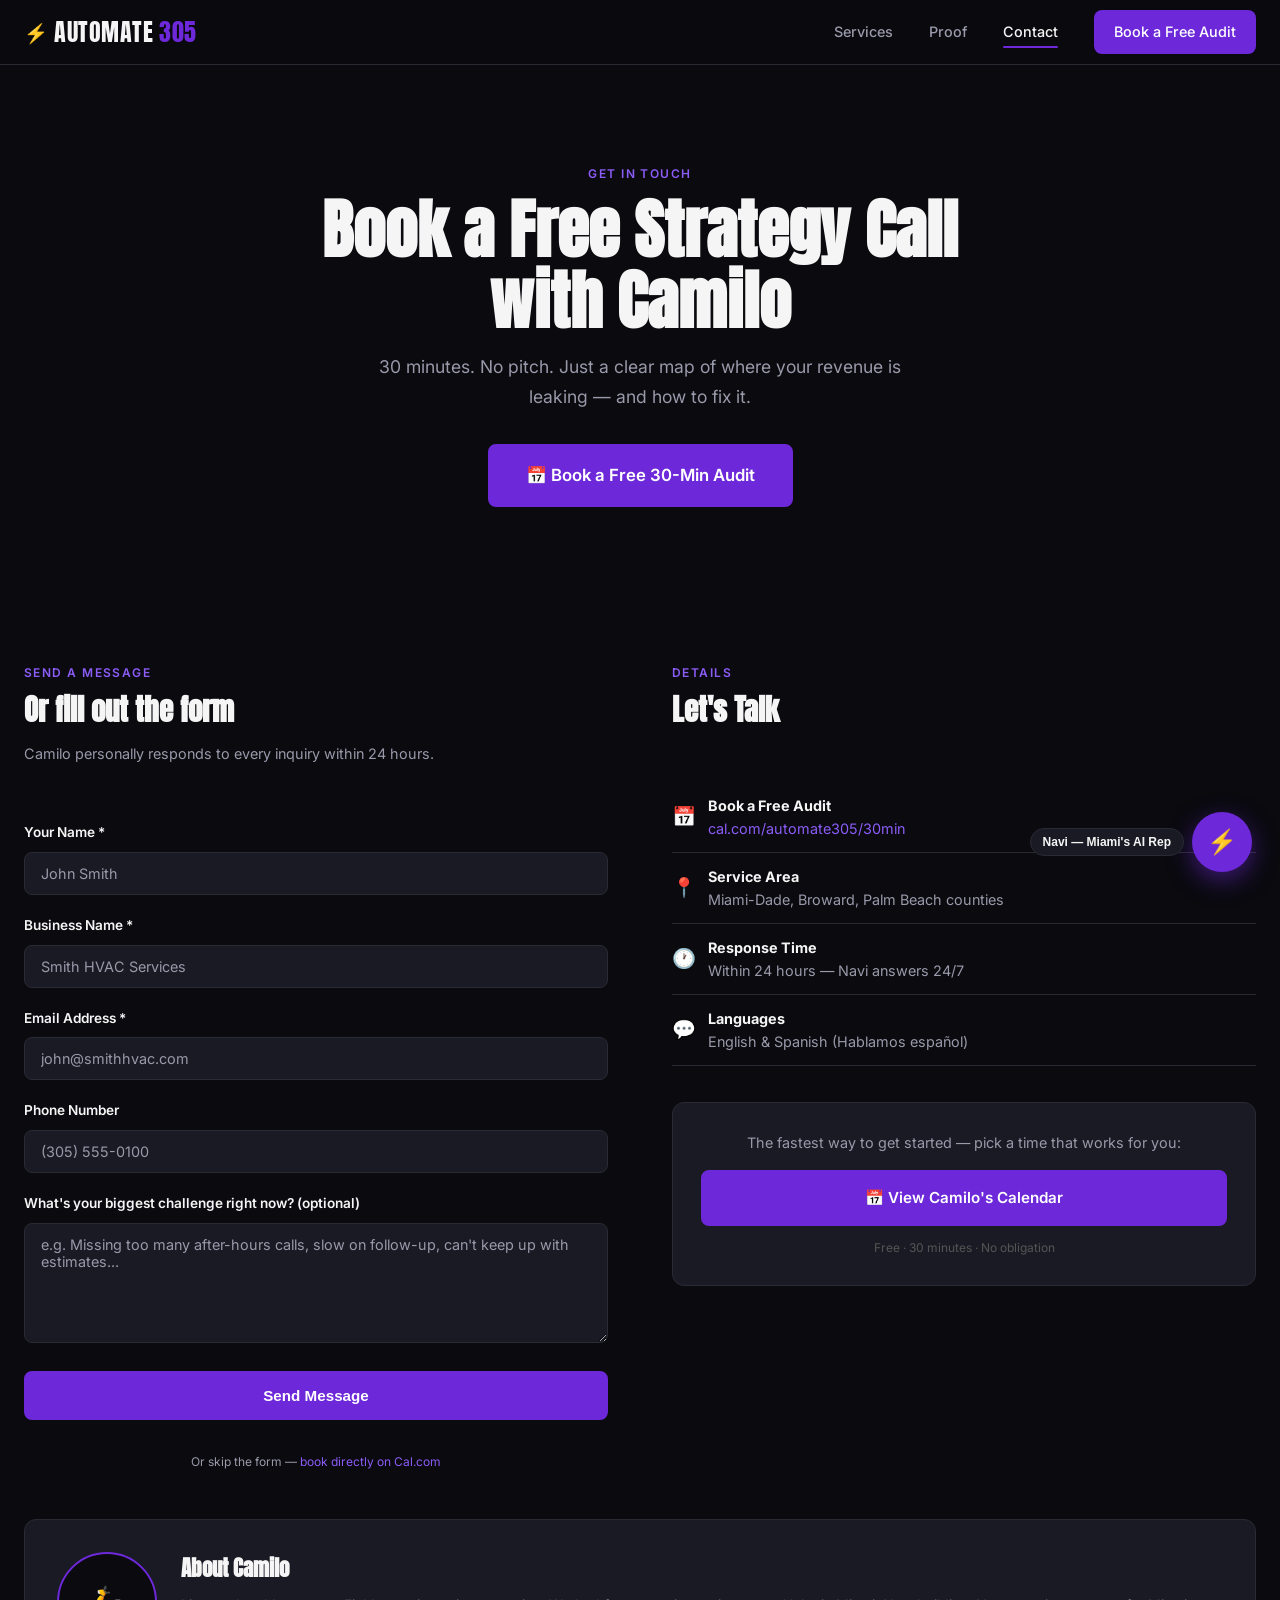
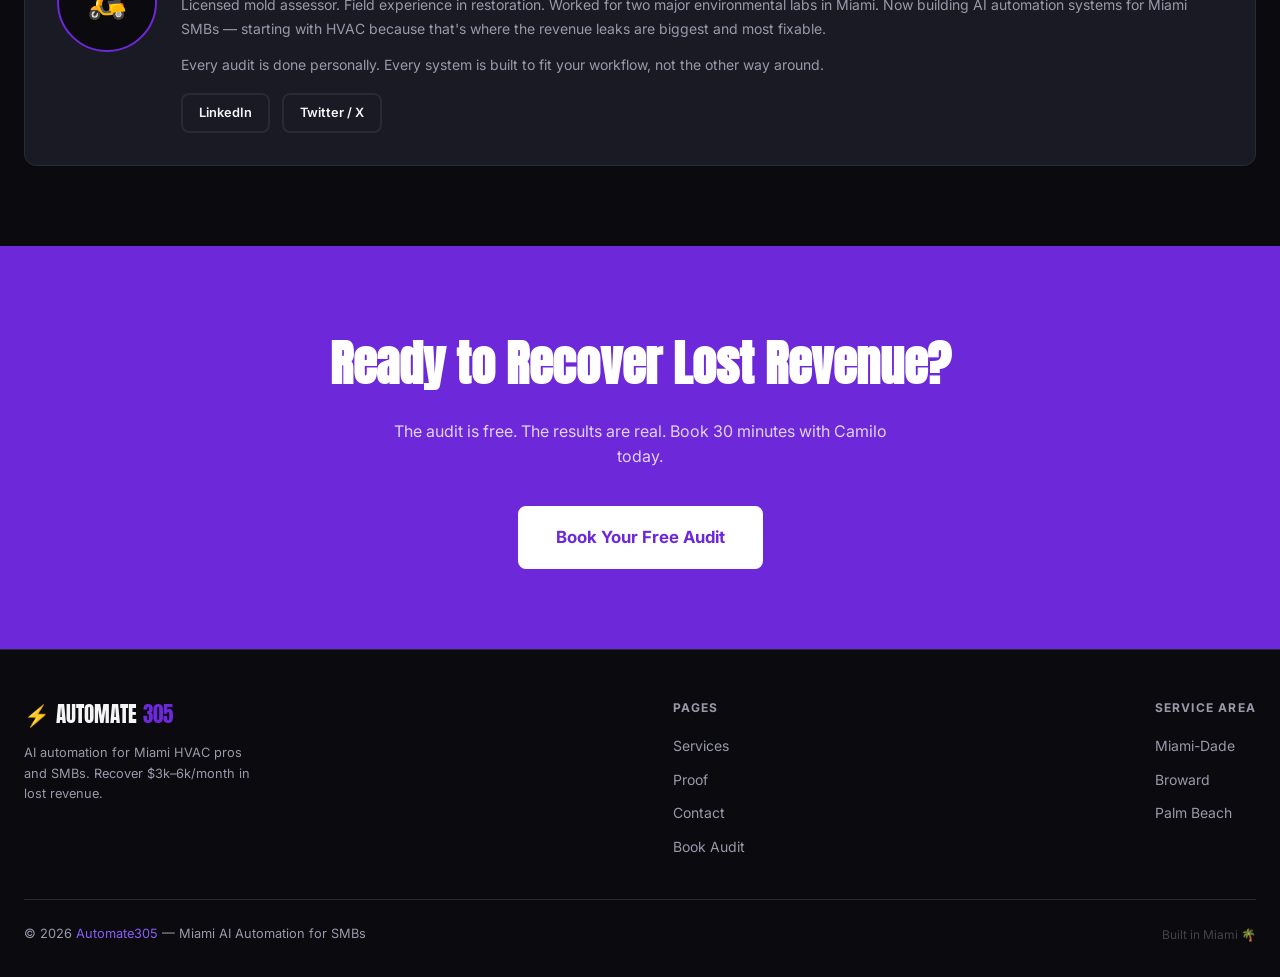
==== contact.html @ 8799f61c "Add complete Automate305 static website - index.html: Hero with particle bg, rotating headline, marq" ====
<!DOCTYPE html>
<html lang="en">
<head>
  <meta charset="UTF-8" />
  <meta name="viewport" content="width=device-width, initial-scale=1.0" />
  <title>Contact — Automate305</title>
  <meta name="description" content="Book a free strategy call with Camilo, founder of Automate305. Miami AI automation for HVAC companies and SMBs." />
  <link rel="stylesheet" href="css/styles.css" />
  <link rel="icon" href="data:image/svg+xml,<svg xmlns='http://www.w3.org/2000/svg' viewBox='0 0 100 100'><text y='.9em' font-size='90'>⚡</text></svg>" />
</head>
<body>

  <!-- NAVIGATION -->
  <nav class="nav">
    <div class="nav-inner">
      <a href="index.html" class="nav-logo">
        <span class="bolt">⚡</span>AUTOMATE<span class="purple">305</span>
      </a>
      <button class="nav-hamburger" aria-label="Toggle navigation">
        <span></span><span></span><span></span>
      </button>
      <div class="nav-links">
        <a href="services.html">Services</a>
        <a href="proof.html">Proof</a>
        <a href="contact.html" class="active">Contact</a>
        <a href="https://cal.com/automate305/30min" target="_blank" class="nav-cta">Book a Free Audit</a>
      </div>
    </div>
  </nav>

  <div class="page-top"></div>

  <!-- HERO -->
  <section style="background: var(--bg-dark); padding: 96px 0 72px; text-align: center;">
    <div class="container">
      <span class="section-eyebrow">Get in Touch</span>
      <h1 class="section-title" style="font-size: clamp(2.5rem, 6vw, 4rem);">Book a Free Strategy Call<br>with Camilo</h1>
      <p class="section-subtitle" style="margin: 0 auto; font-size: 1.1rem;">
        30 minutes. No pitch. Just a clear map of where your revenue is leaking — and how to fix it.
      </p>
      <div style="margin-top: 32px;">
        <a href="https://cal.com/automate305/30min" target="_blank" class="btn btn-primary btn-lg">
          📅 Book a Free 30-Min Audit
        </a>
      </div>
    </div>
  </section>

  <!-- CONTACT LAYOUT -->
  <section class="bg-dark">
    <div class="container">
      <div class="contact-layout">

        <!-- CONTACT FORM -->
        <div>
          <div class="section-header">
            <span class="section-eyebrow">Send a Message</span>
            <h2 class="section-title" style="font-size: 1.8rem;">Or fill out the form</h2>
            <p class="section-subtitle" style="font-size: 0.9rem;">Camilo personally responds to every inquiry within 24 hours.</p>
          </div>

          <!-- Form action: replace with your backend endpoint or Formspree/Netlify Forms URL -->
          <form class="contact-form" action="#" method="POST" id="contact-form">
            <div class="form-group">
              <label for="name">Your Name *</label>
              <input type="text" id="name" name="name" placeholder="John Smith" required />
            </div>

            <div class="form-group">
              <label for="business">Business Name *</label>
              <input type="text" id="business" name="business" placeholder="Smith HVAC Services" required />
            </div>

            <div class="form-group">
              <label for="email">Email Address *</label>
              <input type="email" id="email" name="email" placeholder="john@smithhvac.com" required />
            </div>

            <div class="form-group">
              <label for="phone">Phone Number</label>
              <input type="tel" id="phone" name="phone" placeholder="(305) 555-0100" />
            </div>

            <div class="form-group">
              <label for="message">What's your biggest challenge right now? (optional)</label>
              <textarea id="message" name="message" placeholder="e.g. Missing too many after-hours calls, slow on follow-up, can't keep up with estimates..."></textarea>
            </div>

            <div class="form-submit">
              <button type="submit" class="btn btn-primary" style="width: 100%;">
                Send Message
              </button>
            </div>

            <p style="font-size: 0.75rem; color: var(--text-muted); margin-top: 12px; text-align: center;">
              Or skip the form — <a href="https://cal.com/automate305/30min" target="_blank">book directly on Cal.com</a>
            </p>
          </form>
        </div>

        <!-- CONTACT INFO -->
        <div>
          <div class="section-header">
            <span class="section-eyebrow">Details</span>
            <h2 class="section-title" style="font-size: 1.8rem;">Let's Talk</h2>
          </div>

          <div class="contact-detail">
            <span class="icon">📅</span>
            <div>
              <strong>Book a Free Audit</strong><br>
              <a href="https://cal.com/automate305/30min" target="_blank">cal.com/automate305/30min</a>
            </div>
          </div>

          <div class="contact-detail">
            <span class="icon">📍</span>
            <div>
              <strong>Service Area</strong><br>
              <span style="color: var(--text-muted);">Miami-Dade, Broward, Palm Beach counties</span>
            </div>
          </div>

          <div class="contact-detail">
            <span class="icon">🕐</span>
            <div>
              <strong>Response Time</strong><br>
              <span style="color: var(--text-muted);">Within 24 hours — Navi answers 24/7</span>
            </div>
          </div>

          <div class="contact-detail">
            <span class="icon">💬</span>
            <div>
              <strong>Languages</strong><br>
              <span style="color: var(--text-muted);">English &amp; Spanish (Hablamos español)</span>
            </div>
          </div>

          <!-- Cal.com booking block -->
          <div style="margin-top: 36px; background: var(--bg-dark-card); border: 1px solid var(--border); border-radius: var(--radius-md); padding: 28px; text-align: center;">
            <p style="font-size: 0.9rem; color: var(--text-muted); margin-bottom: 16px;">
              The fastest way to get started — pick a time that works for you:
            </p>
            <a href="https://cal.com/automate305/30min" target="_blank" class="btn btn-primary" style="width: 100%; display: block; text-align: center;">
              📅 View Camilo's Calendar
            </a>
            <p style="font-size: 0.75rem; color: #555; margin-top: 12px;">Free · 30 minutes · No obligation</p>
          </div>
        </div>

      </div>

      <!-- ABOUT CAMILO -->
      <div class="about-camilo">
        <div class="about-inner">
          <div class="about-photo-wrap">
            <!-- Replace src with actual photo path when available -->
            <!-- <img src="assets/camilo-scooter.png" alt="Camilo, founder of Automate305 on his scooter" /> -->
            <div class="about-photo-placeholder">🛵</div>
          </div>
          <div class="about-text">
            <h3>About Camilo</h3>
            <p>
              Licensed mold assessor. Field experience in restoration. Worked for two major environmental labs in Miami.
              Now building AI automation systems for Miami SMBs — starting with HVAC because that's where the revenue leaks are biggest and most fixable.
            </p>
            <p style="margin-top: 12px;">
              Every audit is done personally. Every system is built to fit your workflow, not the other way around.
            </p>
            <div style="margin-top: 16px; display: flex; gap: 12px; flex-wrap: wrap;">
              <!-- Replace # with actual social URLs when ready -->
              <a href="#" target="_blank" class="btn btn-secondary" style="padding: 8px 16px; font-size: 0.8rem;">LinkedIn</a>
              <a href="#" target="_blank" class="btn btn-secondary" style="padding: 8px 16px; font-size: 0.8rem;">Twitter / X</a>
            </div>
          </div>
        </div>
      </div>
    </div>
  </section>

  <!-- CTA -->
  <section class="cta-section">
    <div class="container">
      <h2>Ready to Recover Lost Revenue?</h2>
      <p>The audit is free. The results are real. Book 30 minutes with Camilo today.</p>
      <a href="https://cal.com/automate305/30min" target="_blank" class="btn btn-white btn-lg">Book Your Free Audit</a>
    </div>
  </section>

  <!-- FOOTER -->
  <footer class="footer">
    <div class="container">
      <div class="footer-inner">
        <div class="footer-brand">
          <a href="index.html" class="logo">
            <span style="color:#6D28D9">⚡</span>AUTOMATE<span style="color:#6D28D9">305</span>
          </a>
          <p>AI automation for Miami HVAC pros and SMBs. Recover $3k–6k/month in lost revenue.</p>
        </div>
        <div class="footer-links">
          <h4>Pages</h4>
          <ul>
            <li><a href="services.html">Services</a></li>
            <li><a href="proof.html">Proof</a></li>
            <li><a href="contact.html">Contact</a></li>
            <li><a href="https://cal.com/automate305/30min" target="_blank">Book Audit</a></li>
          </ul>
        </div>
        <div class="footer-links">
          <h4>Service Area</h4>
          <ul>
            <li><a href="#">Miami-Dade</a></li>
            <li><a href="#">Broward</a></li>
            <li><a href="#">Palm Beach</a></li>
          </ul>
        </div>
      </div>
      <div class="footer-bottom">
        <p>© 2026 <span class="accent">Automate305</span> — Miami AI Automation for SMBs</p>
        <p style="font-size:0.75rem; color:#444;">Built in Miami 🌴</p>
      </div>
    </div>
  </footer>

  <script src="js/main.js"></script>
  <script src="js/navi.js"></script>

  <script>
    // Simple form feedback
    document.getElementById('contact-form').addEventListener('submit', function(e) {
      e.preventDefault();
      const btn = this.querySelector('[type="submit"]');
      btn.textContent = '✓ Message sent! Camilo will reply within 24 hours.';
      btn.style.background = '#10B981';
      btn.disabled = true;
    });
  </script>
</body>
</html>
---- css/styles.css ----
/* =============================================
   Automate305 — Main Stylesheet
   Brand: Miami AI Automation Agency
   ============================================= */

@import url('https://fonts.googleapis.com/css2?family=Anton&family=Inter:wght@400;500;600;700&display=swap');

/* --- CSS Custom Properties --- */
:root {
  --bg-dark: #0A0A0F;
  --bg-dark-card: #1A1A24;
  --bg-light: #F7F3EE;
  --text-light: #F5F5F5;
  --text-dark: #0A0A0F;
  --text-muted: #9999AA;
  --accent: #6D28D9;
  --accent-hover: #8B5CF6;
  --border: #2A2A35;
  --success: #10B981;
  --urgency: #F97316;
  --white: #ffffff;

  --font-heading: 'Anton', sans-serif;
  --font-body: 'Inter', system-ui, sans-serif;

  --radius-sm: 8px;
  --radius-md: 12px;
  --radius-lg: 20px;
  --radius-full: 9999px;

  --shadow-card: 0 4px 6px -1px rgba(0,0,0,0.3);
  --shadow-elevated: 0 10px 25px -5px rgba(0,0,0,0.5);

  --container-max: 1280px;
  --container-pad: 24px;

  --transition: 0.2s ease;
}

/* --- Reset & Base --- */
*, *::before, *::after {
  box-sizing: border-box;
  margin: 0;
  padding: 0;
}

html {
  scroll-behavior: smooth;
  font-size: 16px;
}

body {
  font-family: var(--font-body);
  background: var(--bg-dark);
  color: var(--text-light);
  line-height: 1.6;
  overflow-x: hidden;
}

img {
  max-width: 100%;
  height: auto;
  display: block;
}

a {
  color: var(--accent-hover);
  text-decoration: none;
  transition: color var(--transition);
}

a:hover {
  color: var(--accent-hover);
  text-decoration: underline;
}

ul {
  list-style: none;
}

/* --- Container --- */
.container {
  max-width: var(--container-max);
  margin: 0 auto;
  padding: 0 var(--container-pad);
}

/* --- Section spacing --- */
section {
  padding: 80px 0;
}

@media (max-width: 768px) {
  section {
    padding: 56px 0;
  }
}

/* =============================================
   NAVIGATION
   ============================================= */

.nav {
  position: fixed;
  top: 0;
  left: 0;
  right: 0;
  z-index: 1000;
  background: rgba(10, 10, 15, 0.95);
  backdrop-filter: blur(12px);
  -webkit-backdrop-filter: blur(12px);
  border-bottom: 1px solid var(--border);
}

.nav-inner {
  display: flex;
  align-items: center;
  justify-content: space-between;
  height: 64px;
  max-width: var(--container-max);
  margin: 0 auto;
  padding: 0 var(--container-pad);
}

.nav-logo {
  font-family: var(--font-heading);
  font-size: 1.5rem;
  letter-spacing: 0.02em;
  color: var(--text-light);
  text-decoration: none;
  display: flex;
  align-items: center;
  gap: 6px;
}

.nav-logo:hover {
  text-decoration: none;
  color: var(--text-light);
}

.nav-logo .purple {
  color: var(--accent);
}

.nav-logo .bolt {
  color: var(--accent);
  font-size: 1.2rem;
}

.nav-links {
  display: flex;
  align-items: center;
  gap: 36px;
}

.nav-links a {
  color: var(--text-muted);
  font-size: 0.9rem;
  font-weight: 500;
  text-decoration: none;
  transition: color var(--transition);
  position: relative;
}

.nav-links a:hover,
.nav-links a.active {
  color: var(--text-light);
  text-decoration: none;
}

.nav-links a.active::after {
  content: '';
  position: absolute;
  bottom: -4px;
  left: 0;
  right: 0;
  height: 2px;
  background: var(--accent);
  border-radius: 2px;
}

.nav-cta {
  background: var(--accent) !important;
  color: var(--white) !important;
  padding: 10px 20px;
  border-radius: var(--radius-sm);
  font-weight: 600;
  font-size: 0.875rem;
  transition: background var(--transition), transform var(--transition);
}

.nav-cta:hover {
  background: var(--accent-hover) !important;
  text-decoration: none !important;
  transform: translateY(-1px);
}

/* Hamburger */
.nav-hamburger {
  display: none;
  flex-direction: column;
  gap: 5px;
  cursor: pointer;
  padding: 8px;
  background: none;
  border: none;
}

.nav-hamburger span {
  display: block;
  width: 24px;
  height: 2px;
  background: var(--text-light);
  border-radius: 2px;
  transition: var(--transition);
}

@media (max-width: 768px) {
  .nav-links {
    display: none;
    position: absolute;
    top: 64px;
    left: 0;
    right: 0;
    flex-direction: column;
    background: var(--bg-dark);
    border-bottom: 1px solid var(--border);
    padding: 24px;
    gap: 24px;
    align-items: flex-start;
  }

  .nav-links.open {
    display: flex;
  }

  .nav-hamburger {
    display: flex;
  }

  .nav-cta {
    width: 100%;
    text-align: center;
  }
}

/* Page top offset for fixed nav */
.page-top {
  padding-top: 64px;
}

/* =============================================
   HERO SECTION
   ============================================= */

.hero {
  position: relative;
  min-height: 100vh;
  display: flex;
  align-items: center;
  overflow: hidden;
  background: var(--bg-dark);
}

#particle-canvas {
  position: absolute;
  inset: 0;
  width: 100%;
  height: 100%;
  pointer-events: none;
  opacity: 0.6;
}

.hero-content {
  position: relative;
  z-index: 2;
  max-width: 800px;
  padding: 0 var(--container-pad);
  margin: 0 auto;
  text-align: center;
}

.hero-eyebrow {
  display: inline-block;
  font-size: 0.8rem;
  font-weight: 600;
  letter-spacing: 0.12em;
  text-transform: uppercase;
  color: var(--accent-hover);
  background: rgba(109, 40, 217, 0.15);
  border: 1px solid rgba(109, 40, 217, 0.3);
  border-radius: var(--radius-full);
  padding: 6px 16px;
  margin-bottom: 24px;
}

.hero h1 {
  font-family: var(--font-heading);
  font-size: clamp(2.8rem, 7vw, 5rem);
  line-height: 1.05;
  letter-spacing: 0.01em;
  color: var(--text-light);
  margin-bottom: 16px;
}

.hero h1 .accent {
  color: var(--accent);
}

.rotating-text-wrapper {
  font-family: var(--font-heading);
  font-size: clamp(1.6rem, 4vw, 2.6rem);
  color: var(--accent-hover);
  min-height: 2.5rem;
  margin-bottom: 24px;
  position: relative;
}

.rotating-text {
  display: inline-block;
  transition: opacity 0.4s ease;
}

.rotating-text.fade-out {
  opacity: 0;
}

.hero-description {
  font-size: 1.1rem;
  color: var(--text-muted);
  max-width: 540px;
  margin: 0 auto 40px;
  line-height: 1.7;
}

.hero-ctas {
  display: flex;
  gap: 16px;
  justify-content: center;
  flex-wrap: wrap;
}

/* =============================================
   BUTTONS
   ============================================= */

.btn {
  display: inline-block;
  padding: 14px 28px;
  border-radius: var(--radius-sm);
  font-weight: 600;
  font-size: 0.95rem;
  cursor: pointer;
  transition: background var(--transition), transform var(--transition), box-shadow var(--transition);
  text-decoration: none;
  border: 2px solid transparent;
}

.btn-primary {
  background: var(--accent);
  color: var(--white);
  border-color: var(--accent);
}

.btn-primary:hover {
  background: var(--accent-hover);
  border-color: var(--accent-hover);
  color: var(--white);
  text-decoration: none;
  transform: translateY(-2px);
  box-shadow: 0 8px 20px rgba(109, 40, 217, 0.4);
}

.btn-secondary {
  background: transparent;
  color: var(--text-light);
  border-color: var(--border);
}

.btn-secondary:hover {
  border-color: var(--accent);
  color: var(--accent-hover);
  text-decoration: none;
  transform: translateY(-2px);
}

.btn-lg {
  padding: 16px 36px;
  font-size: 1.05rem;
}

/* =============================================
   MARQUEE / LOGO STRIP
   ============================================= */

.marquee-section {
  padding: 48px 0;
  border-top: 1px solid var(--border);
  border-bottom: 1px solid var(--border);
  overflow: hidden;
}

.marquee-label {
  text-align: center;
  font-size: 0.8rem;
  font-weight: 600;
  letter-spacing: 0.1em;
  text-transform: uppercase;
  color: var(--text-muted);
  margin-bottom: 32px;
}

.marquee-track {
  display: flex;
  overflow: hidden;
  user-select: none;
}

.marquee-track:hover .marquee-inner {
  animation-play-state: paused;
}

.marquee-inner {
  display: flex;
  gap: 0;
  animation: marqueeScroll 30s linear infinite;
  white-space: nowrap;
  flex-shrink: 0;
}

@keyframes marqueeScroll {
  0% { transform: translateX(0); }
  100% { transform: translateX(-50%); }
}

.marquee-item {
  display: inline-flex;
  align-items: center;
  gap: 10px;
  padding: 12px 36px;
  border-right: 1px solid var(--border);
  filter: grayscale(1) opacity(0.5);
  transition: filter var(--transition);
  cursor: default;
  flex-shrink: 0;
}

.marquee-item:hover {
  filter: grayscale(0) opacity(1);
}

.marquee-item .logo-icon {
  font-size: 1.4rem;
}

.marquee-item .logo-name {
  font-size: 0.85rem;
  font-weight: 600;
  color: var(--text-light);
  letter-spacing: 0.02em;
}

/* =============================================
   SECTION HEADERS
   ============================================= */

.section-eyebrow {
  display: inline-block;
  font-size: 0.75rem;
  font-weight: 600;
  letter-spacing: 0.12em;
  text-transform: uppercase;
  color: var(--accent-hover);
  margin-bottom: 12px;
}

.section-title {
  font-family: var(--font-heading);
  font-size: clamp(2rem, 4vw, 3rem);
  line-height: 1.1;
  color: var(--text-light);
  margin-bottom: 16px;
}

.section-title.dark {
  color: var(--text-dark);
}

.section-subtitle {
  font-size: 1rem;
  color: var(--text-muted);
  max-width: 560px;
  line-height: 1.7;
}

.section-subtitle.dark {
  color: #555;
}

.section-header {
  margin-bottom: 56px;
}

.section-header.center {
  text-align: center;
}

.section-header.center .section-subtitle {
  margin: 0 auto;
}

/* =============================================
   SERVICE CARDS
   ============================================= */

.services-grid {
  display: grid;
  grid-template-columns: repeat(3, 1fr);
  gap: 24px;
}

@media (max-width: 1024px) {
  .services-grid {
    grid-template-columns: repeat(2, 1fr);
  }
}

@media (max-width: 640px) {
  .services-grid {
    grid-template-columns: 1fr;
  }
}

.service-card {
  background: var(--bg-dark-card);
  border: 1px solid var(--border);
  border-radius: var(--radius-md);
  padding: 32px;
  transition: transform var(--transition), border-color var(--transition), box-shadow var(--transition);
}

.service-card:hover {
  transform: translateY(-4px);
  border-color: var(--accent);
  box-shadow: var(--shadow-elevated);
}

.service-icon {
  font-size: 2.5rem;
  margin-bottom: 20px;
  display: block;
}

.service-card h3 {
  font-family: var(--font-heading);
  font-size: 1.4rem;
  letter-spacing: 0.02em;
  color: var(--text-light);
  margin-bottom: 12px;
}

.service-card p {
  font-size: 0.9rem;
  color: var(--text-muted);
  line-height: 1.7;
  margin-bottom: 20px;
}

.service-card .learn-more {
  font-size: 0.875rem;
  font-weight: 600;
  color: var(--accent-hover);
  display: inline-flex;
  align-items: center;
  gap: 4px;
}

.service-card .learn-more:hover {
  text-decoration: underline;
}

/* =============================================
   INDUSTRIES COMING SOON
   ============================================= */

.industries-section {
  background: var(--bg-dark-card);
  border: 1px solid var(--border);
  border-radius: var(--radius-md);
  padding: 32px;
  text-align: center;
  margin-top: 48px;
}

.industries-section .industries-label {
  font-size: 0.75rem;
  font-weight: 600;
  letter-spacing: 0.1em;
  text-transform: uppercase;
  color: var(--text-muted);
  margin-bottom: 12px;
}

.industries-list {
  font-size: 0.95rem;
  color: var(--text-light);
  margin-bottom: 12px;
}

.industries-note {
  font-size: 0.85rem;
  color: var(--text-muted);
}

.industries-note a {
  color: var(--accent-hover);
}

/* =============================================
   HOW IT WORKS — STEPS
   ============================================= */

.steps-grid {
  display: grid;
  grid-template-columns: repeat(4, 1fr);
  gap: 24px;
  position: relative;
}

@media (max-width: 1024px) {
  .steps-grid {
    grid-template-columns: repeat(2, 1fr);
  }
}

@media (max-width: 640px) {
  .steps-grid {
    grid-template-columns: 1fr;
  }
}

.step-card {
  background: var(--bg-dark-card);
  border: 1px solid var(--border);
  border-radius: var(--radius-md);
  padding: 28px;
  position: relative;
}

.step-number {
  font-family: var(--font-heading);
  font-size: 3.5rem;
  color: var(--accent);
  opacity: 0.3;
  line-height: 1;
  margin-bottom: 12px;
}

.step-card h3 {
  font-family: var(--font-heading);
  font-size: 1.3rem;
  color: var(--text-light);
  margin-bottom: 10px;
}

.step-card p {
  font-size: 0.875rem;
  color: var(--text-muted);
  line-height: 1.7;
}

/* =============================================
   TOOL PICKER + ROI WIDGET
   ============================================= */

.tool-picker-section {
  background: var(--bg-light);
  padding: 80px 0;
}

.tool-picker-section .section-title {
  color: var(--text-dark);
}

.tool-picker-section .section-subtitle {
  color: #555;
}

.tool-buttons {
  display: flex;
  flex-wrap: wrap;
  gap: 12px;
  margin-bottom: 40px;
}

.tool-btn {
  padding: 12px 20px;
  border-radius: var(--radius-sm);
  border: 2px solid #d0cac4;
  background: var(--white);
  color: var(--text-dark);
  font-size: 0.875rem;
  font-weight: 600;
  cursor: pointer;
  transition: all var(--transition);
  font-family: var(--font-body);
}

.tool-btn:hover {
  border-color: var(--accent);
  color: var(--accent);
}

.tool-btn.active {
  background: var(--accent);
  border-color: var(--accent);
  color: var(--white);
}

.roi-result {
  display: none;
  background: var(--bg-dark);
  border: 1px solid var(--border);
  border-radius: var(--radius-md);
  padding: 36px;
  color: var(--text-light);
}

.roi-result.visible {
  display: block;
  animation: fadeInUp 0.3s ease;
}

@keyframes fadeInUp {
  from { opacity: 0; transform: translateY(12px); }
  to { opacity: 1; transform: translateY(0); }
}

.roi-stats {
  display: flex;
  gap: 36px;
  margin-bottom: 28px;
  flex-wrap: wrap;
}

.roi-stat {
  text-align: center;
}

.roi-stat-value {
  font-family: var(--font-heading);
  font-size: 2.5rem;
  color: var(--accent-hover);
  display: block;
}

.roi-stat-label {
  font-size: 0.8rem;
  color: var(--text-muted);
  text-transform: uppercase;
  letter-spacing: 0.08em;
}

.roi-workflow {
  margin-top: 24px;
}

.roi-workflow h4 {
  font-weight: 600;
  color: var(--text-light);
  margin-bottom: 16px;
  font-size: 0.9rem;
  text-transform: uppercase;
  letter-spacing: 0.08em;
}

.roi-workflow ol {
  list-style: none;
  counter-reset: step-counter;
}

.roi-workflow ol li {
  counter-increment: step-counter;
  display: flex;
  align-items: flex-start;
  gap: 12px;
  padding: 10px 0;
  border-bottom: 1px solid var(--border);
  font-size: 0.9rem;
  color: var(--text-muted);
}

.roi-workflow ol li:last-child {
  border-bottom: none;
}

.roi-workflow ol li::before {
  content: counter(step-counter);
  flex-shrink: 0;
  width: 24px;
  height: 24px;
  background: var(--accent);
  border-radius: 50%;
  display: flex;
  align-items: center;
  justify-content: center;
  font-size: 0.75rem;
  font-weight: 700;
  color: var(--white);
}

/* =============================================
   CASE STUDY CARDS (PROOF PAGE)
   ============================================= */

.proof-grid {
  display: grid;
  grid-template-columns: repeat(3, 1fr);
  gap: 24px;
}

@media (max-width: 1024px) {
  .proof-grid {
    grid-template-columns: repeat(2, 1fr);
  }
}

@media (max-width: 640px) {
  .proof-grid {
    grid-template-columns: 1fr;
  }
}

.case-study-card {
  background: var(--bg-dark-card);
  border: 1px solid var(--border);
  border-radius: var(--radius-md);
  padding: 32px;
  transition: transform var(--transition), border-color var(--transition);
}

.case-study-card:hover {
  transform: translateY(-4px);
  border-color: var(--accent);
}

.case-study-tag {
  display: inline-block;
  font-size: 0.7rem;
  font-weight: 700;
  letter-spacing: 0.1em;
  text-transform: uppercase;
  color: var(--accent-hover);
  background: rgba(109, 40, 217, 0.15);
  border-radius: var(--radius-full);
  padding: 4px 12px;
  margin-bottom: 20px;
}

.case-study-stat {
  font-family: var(--font-heading);
  font-size: 2.2rem;
  color: var(--success);
  line-height: 1;
  margin-bottom: 8px;
}

.case-study-card h3 {
  font-size: 1rem;
  font-weight: 600;
  color: var(--text-light);
  margin-bottom: 12px;
}

.case-study-card p {
  font-size: 0.875rem;
  color: var(--text-muted);
  line-height: 1.6;
}

.case-study-location {
  margin-top: 16px;
  font-size: 0.75rem;
  color: var(--text-muted);
  display: flex;
  align-items: center;
  gap: 6px;
}

/* =============================================
   CAMILO FOUNDER PHOTO
   ============================================= */

.founder-highlight {
  display: flex;
  align-items: center;
  gap: 24px;
  background: var(--bg-dark-card);
  border: 1px solid var(--border);
  border-radius: var(--radius-md);
  padding: 32px;
  margin: 48px 0;
}

.founder-photo {
  width: 120px;
  height: 120px;
  border-radius: 50%;
  border: 2px solid var(--accent);
  object-fit: cover;
  flex-shrink: 0;
  background: var(--bg-dark);
  display: flex;
  align-items: center;
  justify-content: center;
  overflow: hidden;
}

.founder-photo-placeholder {
  width: 120px;
  height: 120px;
  border-radius: 50%;
  border: 2px solid var(--accent);
  background: var(--bg-dark);
  display: flex;
  align-items: center;
  justify-content: center;
  font-size: 2.5rem;
  flex-shrink: 0;
  overflow: hidden;
}

.founder-photo img {
  width: 100%;
  height: 100%;
  object-fit: cover;
  border-radius: 50%;
}

.founder-highlight blockquote {
  font-size: 1.1rem;
  font-style: italic;
  color: var(--text-light);
  line-height: 1.6;
  margin-bottom: 12px;
}

.founder-caption {
  font-size: 0.8rem;
  color: var(--text-muted);
}

@media (max-width: 640px) {
  .founder-highlight {
    flex-direction: column;
    text-align: center;
  }

  .founder-photo,
  .founder-photo-placeholder {
    width: 80px;
    height: 80px;
  }
}

/* =============================================
   VIDEO PLACEHOLDER
   ============================================= */

.video-placeholder {
  background: var(--bg-dark-card);
  border: 2px dashed var(--border);
  border-radius: var(--radius-md);
  padding: 64px 32px;
  text-align: center;
  cursor: pointer;
  transition: border-color var(--transition);
}

.video-placeholder:hover {
  border-color: var(--accent);
}

.video-play-icon {
  width: 64px;
  height: 64px;
  border-radius: 50%;
  background: var(--accent);
  display: flex;
  align-items: center;
  justify-content: center;
  margin: 0 auto 16px;
  font-size: 1.5rem;
  transition: background var(--transition), transform var(--transition);
}

.video-placeholder:hover .video-play-icon {
  background: var(--accent-hover);
  transform: scale(1.05);
}

.video-placeholder p {
  color: var(--text-muted);
  font-size: 0.9rem;
}

.video-placeholder strong {
  display: block;
  color: var(--text-light);
  font-size: 1rem;
  margin-bottom: 4px;
}

/* =============================================
   CONTACT FORM
   ============================================= */

.contact-layout {
  display: grid;
  grid-template-columns: 1fr 1fr;
  gap: 64px;
  align-items: start;
}

@media (max-width: 768px) {
  .contact-layout {
    grid-template-columns: 1fr;
    gap: 40px;
  }
}

.contact-form {
  display: flex;
  flex-direction: column;
  gap: 20px;
}

.form-group {
  display: flex;
  flex-direction: column;
  gap: 8px;
}

.form-group label {
  font-size: 0.85rem;
  font-weight: 600;
  color: var(--text-light);
}

.form-group input,
.form-group textarea,
.form-group select {
  background: var(--bg-dark-card);
  border: 1px solid var(--border);
  border-radius: var(--radius-sm);
  padding: 12px 16px;
  color: var(--text-light);
  font-family: var(--font-body);
  font-size: 0.9rem;
  transition: border-color var(--transition);
  width: 100%;
}

.form-group input:focus,
.form-group textarea:focus {
  outline: none;
  border-color: var(--accent);
}

.form-group input::placeholder,
.form-group textarea::placeholder {
  color: var(--text-muted);
}

.form-group textarea {
  min-height: 120px;
  resize: vertical;
}

.form-submit {
  margin-top: 8px;
}

.contact-info h3 {
  font-family: var(--font-heading);
  font-size: 1.4rem;
  color: var(--text-light);
  margin-bottom: 16px;
}

.contact-info p {
  color: var(--text-muted);
  font-size: 0.9rem;
  line-height: 1.7;
  margin-bottom: 24px;
}

.contact-detail {
  display: flex;
  align-items: center;
  gap: 12px;
  padding: 12px 0;
  border-bottom: 1px solid var(--border);
  font-size: 0.9rem;
  color: var(--text-light);
}

.contact-detail:last-child {
  border-bottom: none;
}

.contact-detail .icon {
  font-size: 1.2rem;
  flex-shrink: 0;
}

/* About Camilo section */
.about-camilo {
  background: var(--bg-dark-card);
  border: 1px solid var(--border);
  border-radius: var(--radius-md);
  padding: 32px;
  margin-top: 48px;
}

.about-inner {
  display: flex;
  gap: 24px;
  align-items: flex-start;
}

.about-photo-wrap {
  flex-shrink: 0;
}

.about-photo-wrap img,
.about-photo-placeholder {
  width: 100px;
  height: 100px;
  border-radius: 50%;
  border: 2px solid var(--accent);
  object-fit: cover;
  background: var(--bg-dark);
  display: flex;
  align-items: center;
  justify-content: center;
  font-size: 2rem;
  overflow: hidden;
}

.about-text h3 {
  font-family: var(--font-heading);
  font-size: 1.3rem;
  color: var(--text-light);
  margin-bottom: 8px;
}

.about-text p {
  font-size: 0.875rem;
  color: var(--text-muted);
  line-height: 1.7;
}

@media (max-width: 640px) {
  .about-inner {
    flex-direction: column;
  }
}

/* =============================================
   BOOKING CTA SECTION
   ============================================= */

.cta-section {
  background: var(--accent);
  padding: 80px 0;
  text-align: center;
}

.cta-section h2 {
  font-family: var(--font-heading);
  font-size: clamp(2rem, 4vw, 3rem);
  color: var(--white);
  margin-bottom: 16px;
}

.cta-section p {
  color: rgba(255,255,255,0.8);
  font-size: 1rem;
  max-width: 500px;
  margin: 0 auto 36px;
}

.btn-white {
  background: var(--white);
  color: var(--accent);
  border-color: var(--white);
  font-weight: 700;
}

.btn-white:hover {
  background: var(--bg-light);
  color: var(--accent);
  text-decoration: none;
  transform: translateY(-2px);
  box-shadow: 0 8px 20px rgba(0,0,0,0.2);
}

/* =============================================
   FOOTER
   ============================================= */

.footer {
  background: var(--bg-dark);
  border-top: 1px solid var(--border);
  padding: 48px 0 32px;
}

.footer-inner {
  display: flex;
  justify-content: space-between;
  align-items: flex-start;
  gap: 48px;
  margin-bottom: 40px;
  flex-wrap: wrap;
}

.footer-brand .logo {
  font-family: var(--font-heading);
  font-size: 1.3rem;
  color: var(--text-light);
  text-decoration: none;
  display: flex;
  align-items: center;
  gap: 6px;
  margin-bottom: 12px;
}

.footer-brand .logo:hover {
  text-decoration: none;
}

.footer-brand p {
  font-size: 0.8rem;
  color: var(--text-muted);
  max-width: 240px;
  line-height: 1.6;
}

.footer-links h4 {
  font-size: 0.75rem;
  font-weight: 700;
  letter-spacing: 0.1em;
  text-transform: uppercase;
  color: var(--text-muted);
  margin-bottom: 16px;
}

.footer-links ul {
  display: flex;
  flex-direction: column;
  gap: 8px;
}

.footer-links ul a {
  font-size: 0.875rem;
  color: var(--text-muted);
  text-decoration: none;
  transition: color var(--transition);
}

.footer-links ul a:hover {
  color: var(--text-light);
  text-decoration: none;
}

.footer-bottom {
  border-top: 1px solid var(--border);
  padding-top: 24px;
  display: flex;
  justify-content: space-between;
  align-items: center;
  flex-wrap: wrap;
  gap: 12px;
}

.footer-bottom p {
  font-size: 0.8rem;
  color: var(--text-muted);
}

.footer-bottom .accent {
  color: var(--accent-hover);
}

/* =============================================
   NAVI CHAT WIDGET (injected by navi.js)
   ============================================= */

/* Styles are defined in navi.js to keep widget self-contained */

/* =============================================
   UTILITY CLASSES
   ============================================= */

.text-center { text-align: center; }
.text-accent { color: var(--accent-hover); }
.text-muted { color: var(--text-muted); }
.mt-4 { margin-top: 4px; }
.mt-8 { margin-top: 8px; }
.mt-16 { margin-top: 16px; }
.mt-24 { margin-top: 24px; }
.mt-48 { margin-top: 48px; }
.mb-48 { margin-bottom: 48px; }

.bg-dark { background: var(--bg-dark); }
.bg-light { background: var(--bg-light); }
.bg-card { background: var(--bg-dark-card); }

/* Stats bar */
.stats-bar {
  display: flex;
  gap: 48px;
  justify-content: center;
  flex-wrap: wrap;
  padding: 48px 0;
  border-top: 1px solid var(--border);
  margin-top: 48px;
}

.stat-item {
  text-align: center;
}

.stat-value {
  font-family: var(--font-heading);
  font-size: 2.4rem;
  color: var(--accent-hover);
  display: block;
}

.stat-label {
  font-size: 0.8rem;
  color: var(--text-muted);
  text-transform: uppercase;
  letter-spacing: 0.08em;
}

/* Service full list (services page) */
.services-full {
  display: flex;
  flex-direction: column;
  gap: 24px;
}

.service-full-card {
  background: var(--bg-dark-card);
  border: 1px solid var(--border);
  border-radius: var(--radius-md);
  padding: 36px;
  display: flex;
  gap: 28px;
  align-items: flex-start;
  transition: border-color var(--transition);
}

.service-full-card:hover {
  border-color: var(--accent);
}

.service-full-icon {
  font-size: 2.5rem;
  flex-shrink: 0;
}

.service-full-content h3 {
  font-family: var(--font-heading);
  font-size: 1.5rem;
  color: var(--text-light);
  margin-bottom: 10px;
}

.service-full-content p {
  font-size: 0.9rem;
  color: var(--text-muted);
  line-height: 1.7;
  margin-bottom: 16px;
}

.feature-list {
  display: flex;
  flex-wrap: wrap;
  gap: 8px;
}

.feature-tag {
  font-size: 0.75rem;
  font-weight: 600;
  color: var(--accent-hover);
  background: rgba(109, 40, 217, 0.15);
  border: 1px solid rgba(109, 40, 217, 0.25);
  border-radius: var(--radius-full);
  padding: 4px 12px;
}

@media (max-width: 640px) {
  .service-full-card {
    flex-direction: column;
    gap: 16px;
  }
}

/* Proof note */
.proof-note {
  text-align: center;
  padding: 32px;
  background: var(--bg-dark-card);
  border: 1px dashed var(--border);
  border-radius: var(--radius-md);
  margin-top: 48px;
  color: var(--text-muted);
  font-size: 0.9rem;
}

.proof-note strong {
  color: var(--text-light);
}
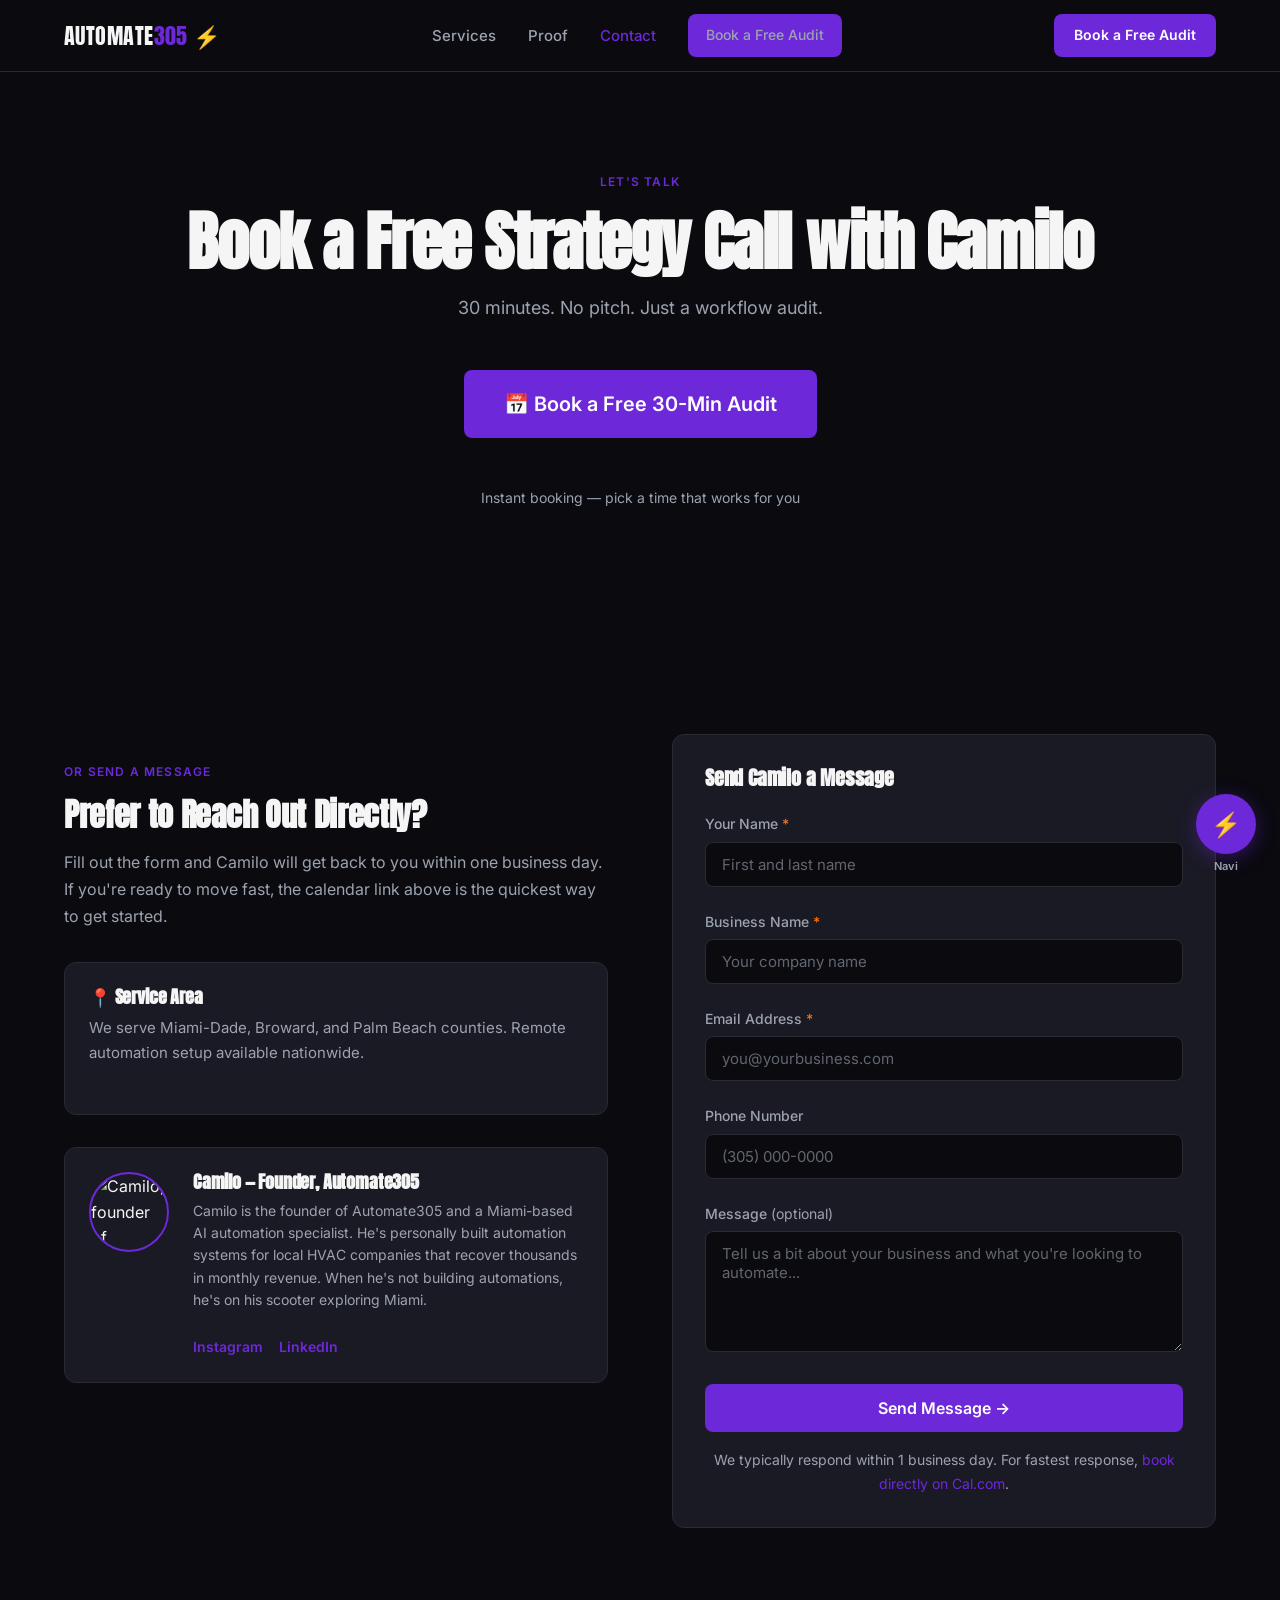
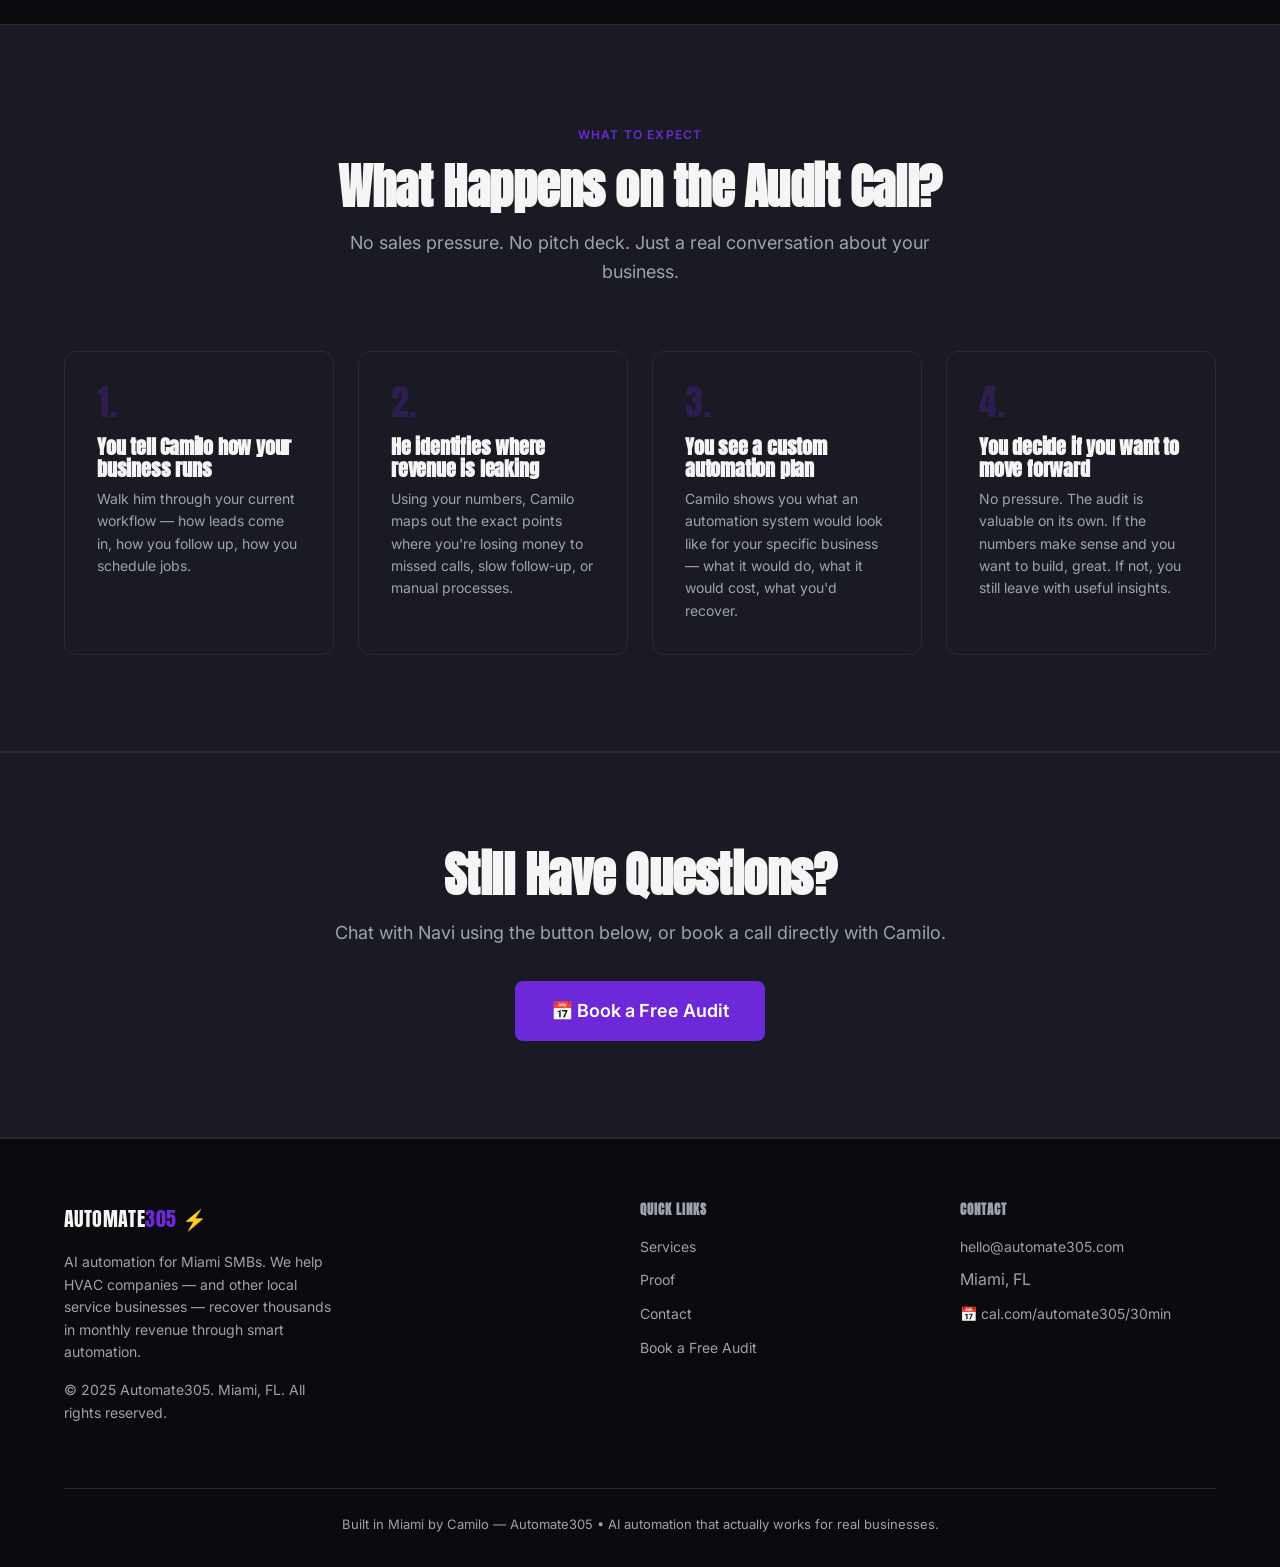
==== commit 8e253fef: "Refine all pages — improved markup, accessibility, and polish - Better semantic HTML (aria labels, r" ====
--- a/contact.html
+++ b/contact.html
@@ -3,238 +3,335 @@
 <head>
   <meta charset="UTF-8" />
   <meta name="viewport" content="width=device-width, initial-scale=1.0" />
-  <title>Contact — Automate305</title>
-  <meta name="description" content="Book a free strategy call with Camilo, founder of Automate305. Miami AI automation for HVAC companies and SMBs." />
+  <title>Contact | Automate305 — Book a Free Audit with Camilo</title>
+  <meta name="description" content="Book a free 30-minute workflow audit with Camilo. No pitch — just a map of where your HVAC business is losing revenue." />
+  <link rel="preconnect" href="https://fonts.googleapis.com" />
+  <link rel="preconnect" href="https://fonts.gstatic.com" crossorigin />
+  <link href="https://fonts.googleapis.com/css2?family=Anton&family=Inter:wght@400;500;600;700&display=swap" rel="stylesheet" />
   <link rel="stylesheet" href="css/styles.css" />
-  <link rel="icon" href="data:image/svg+xml,<svg xmlns='http://www.w3.org/2000/svg' viewBox='0 0 100 100'><text y='.9em' font-size='90'>⚡</text></svg>" />
 </head>
 <body>
 
-  <!-- NAVIGATION -->
-  <nav class="nav">
+  <!-- =============================================
+       Navigation
+       ============================================= -->
+  <nav class="nav" id="main-nav" aria-label="Main navigation">
     <div class="nav-inner">
-      <a href="index.html" class="nav-logo">
-        <span class="bolt">⚡</span>AUTOMATE<span class="purple">305</span>
+      <a href="index.html" class="logo" aria-label="Automate305 home">
+        AUTOMATE<span class="purple">305</span> ⚡
       </a>
-      <button class="nav-hamburger" aria-label="Toggle navigation">
-        <span></span><span></span><span></span>
+
+      <ul class="nav-links" id="nav-links" role="list">
+        <li><a href="services.html">Services</a></li>
+        <li><a href="proof.html">Proof</a></li>
+        <li><a href="contact.html" class="active">Contact</a></li>
+        <li>
+          <a
+            href="https://cal.com/automate305/30min"
+            target="_blank"
+            rel="noopener"
+            class="btn-primary"
+            style="padding: 10px 18px; font-size: 14px;"
+          >
+            Book a Free Audit
+          </a>
+        </li>
+      </ul>
+
+      <a
+        href="https://cal.com/automate305/30min"
+        target="_blank"
+        rel="noopener"
+        class="btn-primary nav-cta"
+        style="padding: 10px 20px; font-size: 14px;"
+      >
+        Book a Free Audit
+      </a>
+
+      <button
+        class="hamburger"
+        id="hamburger"
+        aria-label="Toggle navigation menu"
+        aria-expanded="false"
+        aria-controls="nav-links"
+      >
+        <span></span>
+        <span></span>
+        <span></span>
       </button>
-      <div class="nav-links">
-        <a href="services.html">Services</a>
-        <a href="proof.html">Proof</a>
-        <a href="contact.html" class="active">Contact</a>
-        <a href="https://cal.com/automate305/30min" target="_blank" class="nav-cta">Book a Free Audit</a>
-      </div>
     </div>
   </nav>
 
-  <div class="page-top"></div>
-
-  <!-- HERO -->
-  <section style="background: var(--bg-dark); padding: 96px 0 72px; text-align: center;">
+  <!-- =============================================
+       Page Hero
+       ============================================= -->
+  <section
+    style="background: var(--color-bg-primary); padding: var(--space-3xl) 0 var(--space-2xl); text-align: center;"
+    aria-labelledby="contact-hero-heading"
+  >
     <div class="container">
-      <span class="section-eyebrow">Get in Touch</span>
-      <h1 class="section-title" style="font-size: clamp(2.5rem, 6vw, 4rem);">Book a Free Strategy Call<br>with Camilo</h1>
-      <p class="section-subtitle" style="margin: 0 auto; font-size: 1.1rem;">
-        30 minutes. No pitch. Just a clear map of where your revenue is leaking — and how to fix it.
+      <span class="section-label">Let's Talk</span>
+      <h1 id="contact-hero-heading" style="color: var(--color-text-light); margin-bottom: var(--space-sm);">
+        Book a Free Strategy Call with Camilo
+      </h1>
+      <p class="section-subtitle">
+        30 minutes. No pitch. Just a workflow audit.
       </p>
-      <div style="margin-top: 32px;">
-        <a href="https://cal.com/automate305/30min" target="_blank" class="btn btn-primary btn-lg">
+
+      <div style="margin-top: var(--space-xl);">
+        <a
+          href="https://cal.com/automate305/30min"
+          target="_blank"
+          rel="noopener"
+          class="btn-primary contact-cal-btn"
+          style="font-size: 20px; padding: 18px 40px;"
+        >
           📅 Book a Free 30-Min Audit
         </a>
+        <p class="text-sm muted" style="margin-top: var(--space-sm);">
+          Instant booking &mdash; pick a time that works for you
+        </p>
       </div>
     </div>
   </section>
 
-  <!-- CONTACT LAYOUT -->
-  <section class="bg-dark">
+  <!-- =============================================
+       Contact Section — Form + Info
+       ============================================= -->
+  <section class="contact-section" aria-labelledby="contact-form-heading">
     <div class="container">
-      <div class="contact-layout">
-
-        <!-- CONTACT FORM -->
+      <div class="contact-grid">
+
+        <!-- Left: Contact Info + About Camilo -->
+        <div class="contact-info">
+          <span class="section-label">Or Send a Message</span>
+          <h2 class="section-title" id="contact-form-heading" style="font-size: 32px; margin-bottom: var(--space-sm);">
+            Prefer to Reach Out Directly?
+          </h2>
+          <p>
+            Fill out the form and Camilo will get back to you within one business day.
+            If you're ready to move fast, the calendar link above is the quickest way to get started.
+          </p>
+
+          <!-- Service Area -->
+          <div
+            style="margin-top: var(--space-lg); background: var(--color-card-dark); border: 1px solid var(--color-border); border-radius: var(--radius-lg); padding: var(--space-md);"
+          >
+            <h3 style="font-size: 18px; color: var(--color-text-light); margin-bottom: var(--space-xs);">
+              📍 Service Area
+            </h3>
+            <p style="font-size: 15px; color: var(--color-muted-dark); line-height: 1.7;">
+              We serve Miami-Dade, Broward, and Palm Beach counties.
+              Remote automation setup available nationwide.
+            </p>
+          </div>
+
+          <!-- About Camilo -->
+          <div class="about-camilo" style="margin-top: var(--space-lg);">
+            <img
+              src="assets/camilo-scooter.png"
+              alt="Camilo, founder of Automate305"
+            />
+            <div class="about-camilo-text">
+              <h4>Camilo — Founder, Automate305</h4>
+              <p>
+                Camilo is the founder of Automate305 and a Miami-based AI automation specialist.
+                He's personally built automation systems for local HVAC companies that recover thousands in monthly revenue.
+                When he's not building automations, he's on his scooter exploring Miami.
+              </p>
+              <div class="social-links">
+                <a href="#" aria-label="Follow Automate305 on Instagram">Instagram</a>
+                <a href="#" aria-label="Connect with Camilo on LinkedIn">LinkedIn</a>
+              </div>
+            </div>
+          </div>
+        </div>
+
+        <!-- Right: Contact Form -->
         <div>
-          <div class="section-header">
-            <span class="section-eyebrow">Send a Message</span>
-            <h2 class="section-title" style="font-size: 1.8rem;">Or fill out the form</h2>
-            <p class="section-subtitle" style="font-size: 0.9rem;">Camilo personally responds to every inquiry within 24 hours.</p>
-          </div>
-
-          <!-- Form action: replace with your backend endpoint or Formspree/Netlify Forms URL -->
-          <form class="contact-form" action="#" method="POST" id="contact-form">
-            <div class="form-group">
-              <label for="name">Your Name *</label>
-              <input type="text" id="name" name="name" placeholder="John Smith" required />
-            </div>
-
-            <div class="form-group">
-              <label for="business">Business Name *</label>
-              <input type="text" id="business" name="business" placeholder="Smith HVAC Services" required />
-            </div>
-
-            <div class="form-group">
-              <label for="email">Email Address *</label>
-              <input type="email" id="email" name="email" placeholder="john@smithhvac.com" required />
-            </div>
-
-            <div class="form-group">
-              <label for="phone">Phone Number</label>
-              <input type="tel" id="phone" name="phone" placeholder="(305) 555-0100" />
-            </div>
-
-            <div class="form-group">
-              <label for="message">What's your biggest challenge right now? (optional)</label>
-              <textarea id="message" name="message" placeholder="e.g. Missing too many after-hours calls, slow on follow-up, can't keep up with estimates..."></textarea>
-            </div>
-
-            <div class="form-submit">
-              <button type="submit" class="btn btn-primary" style="width: 100%;">
-                Send Message
-              </button>
-            </div>
-
-            <p style="font-size: 0.75rem; color: var(--text-muted); margin-top: 12px; text-align: center;">
-              Or skip the form — <a href="https://cal.com/automate305/30min" target="_blank">book directly on Cal.com</a>
+          <form
+            class="contact-form"
+            action="#"
+            method="post"
+            aria-label="Contact form"
+            novalidate
+          >
+            <h3 style="font-size: 20px; color: var(--color-text-light); margin-bottom: var(--space-md);">
+              Send Camilo a Message
+            </h3>
+
+            <div class="form-group">
+              <label for="contact-name">Your Name <span style="color: var(--color-urgency);">*</span></label>
+              <input
+                type="text"
+                id="contact-name"
+                name="name"
+                placeholder="First and last name"
+                required
+                autocomplete="name"
+              />
+            </div>
+
+            <div class="form-group">
+              <label for="contact-business">Business Name <span style="color: var(--color-urgency);">*</span></label>
+              <input
+                type="text"
+                id="contact-business"
+                name="business"
+                placeholder="Your company name"
+                required
+                autocomplete="organization"
+              />
+            </div>
+
+            <div class="form-group">
+              <label for="contact-email">Email Address <span style="color: var(--color-urgency);">*</span></label>
+              <input
+                type="email"
+                id="contact-email"
+                name="email"
+                placeholder="you@yourbusiness.com"
+                required
+                autocomplete="email"
+              />
+            </div>
+
+            <div class="form-group">
+              <label for="contact-phone">Phone Number</label>
+              <input
+                type="tel"
+                id="contact-phone"
+                name="phone"
+                placeholder="(305) 000-0000"
+                autocomplete="tel"
+              />
+            </div>
+
+            <div class="form-group">
+              <label for="contact-message">Message <span style="color: var(--color-muted-dark); font-weight: 400;">(optional)</span></label>
+              <textarea
+                id="contact-message"
+                name="message"
+                placeholder="Tell us a bit about your business and what you're looking to automate..."
+                rows="5"
+              ></textarea>
+            </div>
+
+            <button type="submit" class="btn-primary" style="width: 100%; justify-content: center; font-size: 16px; padding: 14px;">
+              Send Message &rarr;
+            </button>
+
+            <p class="text-sm muted" style="text-align: center; margin-top: var(--space-sm);">
+              We typically respond within 1 business day.
+              For fastest response, <a href="https://cal.com/automate305/30min" target="_blank" rel="noopener" style="color: var(--color-accent);">book directly on Cal.com</a>.
             </p>
           </form>
         </div>
 
-        <!-- CONTACT INFO -->
-        <div>
-          <div class="section-header">
-            <span class="section-eyebrow">Details</span>
-            <h2 class="section-title" style="font-size: 1.8rem;">Let's Talk</h2>
-          </div>
-
-          <div class="contact-detail">
-            <span class="icon">📅</span>
-            <div>
-              <strong>Book a Free Audit</strong><br>
-              <a href="https://cal.com/automate305/30min" target="_blank">cal.com/automate305/30min</a>
-            </div>
-          </div>
-
-          <div class="contact-detail">
-            <span class="icon">📍</span>
-            <div>
-              <strong>Service Area</strong><br>
-              <span style="color: var(--text-muted);">Miami-Dade, Broward, Palm Beach counties</span>
-            </div>
-          </div>
-
-          <div class="contact-detail">
-            <span class="icon">🕐</span>
-            <div>
-              <strong>Response Time</strong><br>
-              <span style="color: var(--text-muted);">Within 24 hours — Navi answers 24/7</span>
-            </div>
-          </div>
-
-          <div class="contact-detail">
-            <span class="icon">💬</span>
-            <div>
-              <strong>Languages</strong><br>
-              <span style="color: var(--text-muted);">English &amp; Spanish (Hablamos español)</span>
-            </div>
-          </div>
-
-          <!-- Cal.com booking block -->
-          <div style="margin-top: 36px; background: var(--bg-dark-card); border: 1px solid var(--border); border-radius: var(--radius-md); padding: 28px; text-align: center;">
-            <p style="font-size: 0.9rem; color: var(--text-muted); margin-bottom: 16px;">
-              The fastest way to get started — pick a time that works for you:
-            </p>
-            <a href="https://cal.com/automate305/30min" target="_blank" class="btn btn-primary" style="width: 100%; display: block; text-align: center;">
-              📅 View Camilo's Calendar
-            </a>
-            <p style="font-size: 0.75rem; color: #555; margin-top: 12px;">Free · 30 minutes · No obligation</p>
-          </div>
-        </div>
-
-      </div>
-
-      <!-- ABOUT CAMILO -->
-      <div class="about-camilo">
-        <div class="about-inner">
-          <div class="about-photo-wrap">
-            <!-- Replace src with actual photo path when available -->
-            <!-- <img src="assets/camilo-scooter.png" alt="Camilo, founder of Automate305 on his scooter" /> -->
-            <div class="about-photo-placeholder">🛵</div>
-          </div>
-          <div class="about-text">
-            <h3>About Camilo</h3>
-            <p>
-              Licensed mold assessor. Field experience in restoration. Worked for two major environmental labs in Miami.
-              Now building AI automation systems for Miami SMBs — starting with HVAC because that's where the revenue leaks are biggest and most fixable.
-            </p>
-            <p style="margin-top: 12px;">
-              Every audit is done personally. Every system is built to fit your workflow, not the other way around.
-            </p>
-            <div style="margin-top: 16px; display: flex; gap: 12px; flex-wrap: wrap;">
-              <!-- Replace # with actual social URLs when ready -->
-              <a href="#" target="_blank" class="btn btn-secondary" style="padding: 8px 16px; font-size: 0.8rem;">LinkedIn</a>
-              <a href="#" target="_blank" class="btn btn-secondary" style="padding: 8px 16px; font-size: 0.8rem;">Twitter / X</a>
-            </div>
-          </div>
-        </div>
       </div>
     </div>
   </section>
 
-  <!-- CTA -->
-  <section class="cta-section">
+  <!-- =============================================
+       FAQ / Reassurance Block
+       ============================================= -->
+  <section
+    style="background: var(--color-card-dark); border-top: 1px solid var(--color-border); border-bottom: 1px solid var(--color-border); padding: var(--space-3xl) 0;"
+    aria-labelledby="faq-heading"
+  >
     <div class="container">
-      <h2>Ready to Recover Lost Revenue?</h2>
-      <p>The audit is free. The results are real. Book 30 minutes with Camilo today.</p>
-      <a href="https://cal.com/automate305/30min" target="_blank" class="btn btn-white btn-lg">Book Your Free Audit</a>
+      <div class="section-header">
+        <span class="section-label">What to Expect</span>
+        <h2 class="section-title" id="faq-heading">What Happens on the Audit Call?</h2>
+        <p class="section-subtitle">No sales pressure. No pitch deck. Just a real conversation about your business.</p>
+      </div>
+
+      <div class="process-grid" style="margin-top: var(--space-2xl);">
+        <div class="process-card">
+          <span class="process-number" style="font-size: 36px;">1.</span>
+          <h3>You tell Camilo how your business runs</h3>
+          <p>Walk him through your current workflow — how leads come in, how you follow up, how you schedule jobs.</p>
+        </div>
+
+        <div class="process-card">
+          <span class="process-number" style="font-size: 36px;">2.</span>
+          <h3>He identifies where revenue is leaking</h3>
+          <p>Using your numbers, Camilo maps out the exact points where you're losing money to missed calls, slow follow-up, or manual processes.</p>
+        </div>
+
+        <div class="process-card">
+          <span class="process-number" style="font-size: 36px;">3.</span>
+          <h3>You see a custom automation plan</h3>
+          <p>Camilo shows you what an automation system would look like for your specific business — what it would do, what it would cost, what you'd recover.</p>
+        </div>
+
+        <div class="process-card">
+          <span class="process-number" style="font-size: 36px;">4.</span>
+          <h3>You decide if you want to move forward</h3>
+          <p>No pressure. The audit is valuable on its own. If the numbers make sense and you want to build, great. If not, you still leave with useful insights.</p>
+        </div>
+      </div>
     </div>
   </section>
 
-  <!-- FOOTER -->
-  <footer class="footer">
+  <!-- =============================================
+       Final CTA
+       ============================================= -->
+  <div class="cta-block">
+    <h2>Still Have Questions?</h2>
+    <p>Chat with Navi using the button below, or book a call directly with Camilo.</p>
+    <a
+      href="https://cal.com/automate305/30min"
+      target="_blank"
+      rel="noopener"
+      class="btn-primary"
+      style="font-size: 18px; padding: 16px 36px;"
+    >
+      📅 Book a Free Audit
+    </a>
+  </div>
+
+  <!-- =============================================
+       Footer
+       ============================================= -->
+  <footer class="footer" aria-label="Site footer">
     <div class="container">
-      <div class="footer-inner">
+      <div class="footer-grid">
         <div class="footer-brand">
           <a href="index.html" class="logo">
-            <span style="color:#6D28D9">⚡</span>AUTOMATE<span style="color:#6D28D9">305</span>
+            AUTOMATE<span class="purple">305</span> ⚡
           </a>
-          <p>AI automation for Miami HVAC pros and SMBs. Recover $3k–6k/month in lost revenue.</p>
-        </div>
-        <div class="footer-links">
-          <h4>Pages</h4>
+          <p>AI automation for Miami SMBs. We help HVAC companies — and other local service businesses — recover thousands in monthly revenue through smart automation.</p>
+          <p style="margin-top: var(--space-sm);">&copy; 2025 Automate305. Miami, FL. All rights reserved.</p>
+        </div>
+
+        <div class="footer-col">
+          <h4>Quick Links</h4>
           <ul>
             <li><a href="services.html">Services</a></li>
             <li><a href="proof.html">Proof</a></li>
             <li><a href="contact.html">Contact</a></li>
-            <li><a href="https://cal.com/automate305/30min" target="_blank">Book Audit</a></li>
+            <li><a href="https://cal.com/automate305/30min" target="_blank" rel="noopener">Book a Free Audit</a></li>
           </ul>
         </div>
-        <div class="footer-links">
-          <h4>Service Area</h4>
+
+        <div class="footer-col">
+          <h4>Contact</h4>
           <ul>
-            <li><a href="#">Miami-Dade</a></li>
-            <li><a href="#">Broward</a></li>
-            <li><a href="#">Palm Beach</a></li>
+            <li><a href="mailto:hello@automate305.com">hello@automate305.com</a></li>
+            <li><span style="color: var(--color-muted-dark);">Miami, FL</span></li>
+            <li><a href="https://cal.com/automate305/30min" target="_blank" rel="noopener">📅 cal.com/automate305/30min</a></li>
           </ul>
         </div>
       </div>
+
       <div class="footer-bottom">
-        <p>© 2026 <span class="accent">Automate305</span> — Miami AI Automation for SMBs</p>
-        <p style="font-size:0.75rem; color:#444;">Built in Miami 🌴</p>
+        <p>Built in Miami by Camilo &mdash; Automate305 &bull; AI automation that actually works for real businesses.</p>
       </div>
     </div>
   </footer>
 
   <script src="js/main.js"></script>
   <script src="js/navi.js"></script>
-
-  <script>
-    // Simple form feedback
-    document.getElementById('contact-form').addEventListener('submit', function(e) {
-      e.preventDefault();
-      const btn = this.querySelector('[type="submit"]');
-      btn.textContent = '✓ Message sent! Camilo will reply within 24 hours.';
-      btn.style.background = '#10B981';
-      btn.disabled = true;
-    });
-  </script>
 </body>
 </html>
--- a/css/styles.css
+++ b/css/styles.css
@@ -3,42 +3,63 @@
    Brand: Miami AI Automation Agency
    ============================================= */
 
+/* 1. Google Fonts Import */
 @import url('https://fonts.googleapis.com/css2?family=Anton&family=Inter:wght@400;500;600;700&display=swap');
 
-/* --- CSS Custom Properties --- */
+/* =============================================
+   2. CSS Custom Properties
+   ============================================= */
 :root {
-  --bg-dark: #0A0A0F;
-  --bg-dark-card: #1A1A24;
-  --bg-light: #F7F3EE;
-  --text-light: #F5F5F5;
-  --text-dark: #0A0A0F;
-  --text-muted: #9999AA;
-  --accent: #6D28D9;
-  --accent-hover: #8B5CF6;
-  --border: #2A2A35;
-  --success: #10B981;
-  --urgency: #F97316;
-  --white: #ffffff;
-
+  /* Colors */
+  --color-bg-primary: #0A0A0F;
+  --color-bg-secondary: #F7F3EE;
+  --color-text-light: #F5F5F5;
+  --color-text-dark: #0A0A0F;
+  --color-accent: #6D28D9;
+  --color-accent-hover: #8B5CF6;
+  --color-border: #2A2A35;
+  --color-success: #10B981;
+  --color-urgency: #F97316;
+  --color-card-dark: #1A1A24;
+  --color-muted-dark: #9CA3AF;
+  --color-muted-light: #6B7280;
+
+  /* Spacing */
+  --space-xs: 8px;
+  --space-sm: 16px;
+  --space-md: 24px;
+  --space-lg: 32px;
+  --space-xl: 48px;
+  --space-2xl: 64px;
+  --space-3xl: 96px;
+
+  /* Typography */
   --font-heading: 'Anton', sans-serif;
-  --font-body: 'Inter', system-ui, sans-serif;
-
-  --radius-sm: 8px;
-  --radius-md: 12px;
-  --radius-lg: 20px;
+  --font-body: 'Inter', sans-serif;
+
+  /* Layout */
+  --container-max: 1200px;
+  --nav-height: 72px;
+
+  /* Transitions */
+  --transition-fast: 0.15s ease;
+  --transition-base: 0.2s ease;
+  --transition-slow: 0.3s ease;
+
+  /* Border radius */
+  --radius-sm: 6px;
+  --radius-md: 8px;
+  --radius-lg: 12px;
+  --radius-xl: 16px;
   --radius-full: 9999px;
-
-  --shadow-card: 0 4px 6px -1px rgba(0,0,0,0.3);
-  --shadow-elevated: 0 10px 25px -5px rgba(0,0,0,0.5);
-
-  --container-max: 1280px;
-  --container-pad: 24px;
-
-  --transition: 0.2s ease;
-}
-
-/* --- Reset & Base --- */
-*, *::before, *::after {
+}
+
+/* =============================================
+   3. Reset / Base
+   ============================================= */
+*,
+*::before,
+*::after {
   box-sizing: border-box;
   margin: 0;
   padding: 0;
@@ -47,1381 +68,1550 @@
 html {
   scroll-behavior: smooth;
   font-size: 16px;
+  -webkit-text-size-adjust: 100%;
 }
 
 body {
   font-family: var(--font-body);
-  background: var(--bg-dark);
-  color: var(--text-light);
+  background-color: var(--color-bg-primary);
+  color: var(--color-text-light);
   line-height: 1.6;
   overflow-x: hidden;
+  padding-top: var(--nav-height);
 }
 
 img {
   max-width: 100%;
-  height: auto;
   display: block;
 }
 
 a {
-  color: var(--accent-hover);
   text-decoration: none;
-  transition: color var(--transition);
-}
-
-a:hover {
-  color: var(--accent-hover);
-  text-decoration: underline;
-}
-
-ul {
+  color: inherit;
+}
+
+ul,
+ol {
   list-style: none;
 }
 
-/* --- Container --- */
-.container {
-  max-width: var(--container-max);
-  margin: 0 auto;
-  padding: 0 var(--container-pad);
-}
-
-/* --- Section spacing --- */
-section {
-  padding: 80px 0;
-}
-
-@media (max-width: 768px) {
-  section {
-    padding: 56px 0;
-  }
+button {
+  font-family: var(--font-body);
+  cursor: pointer;
+  border: none;
+  background: none;
+}
+
+input,
+textarea,
+select {
+  font-family: var(--font-body);
+  font-size: 16px;
 }
 
 /* =============================================
-   NAVIGATION
+   4. Typography
    ============================================= */
-
+h1, h2, h3, h4, h5, h6 {
+  font-family: var(--font-heading);
+  line-height: 1.1;
+  letter-spacing: -0.01em;
+}
+
+h1 {
+  font-size: clamp(36px, 6vw, 64px);
+  letter-spacing: -0.02em;
+}
+
+h2 {
+  font-size: clamp(28px, 4.5vw, 48px);
+  letter-spacing: -0.01em;
+}
+
+h3 {
+  font-size: clamp(22px, 3vw, 32px);
+}
+
+h4 {
+  font-size: clamp(18px, 2vw, 24px);
+}
+
+p {
+  font-size: 16px;
+  line-height: 1.7;
+}
+
+.text-lg {
+  font-size: 18px;
+  line-height: 1.6;
+}
+
+.text-sm {
+  font-size: 14px;
+}
+
+.text-xs {
+  font-size: 12px;
+  letter-spacing: 0.06em;
+  text-transform: uppercase;
+}
+
+.purple {
+  color: var(--color-accent);
+}
+
+.green {
+  color: var(--color-success);
+}
+
+.orange {
+  color: var(--color-urgency);
+}
+
+.muted {
+  color: var(--color-muted-dark);
+}
+
+.muted-light {
+  color: var(--color-muted-light);
+}
+
+/* =============================================
+   5. Navigation
+   ============================================= */
 .nav {
   position: fixed;
   top: 0;
   left: 0;
   right: 0;
   z-index: 1000;
-  background: rgba(10, 10, 15, 0.95);
-  backdrop-filter: blur(12px);
-  -webkit-backdrop-filter: blur(12px);
-  border-bottom: 1px solid var(--border);
+  height: var(--nav-height);
+  background: var(--color-bg-primary);
+  border-bottom: 1px solid var(--color-border);
+  display: flex;
+  align-items: center;
 }
 
 .nav-inner {
+  width: 100%;
+  max-width: var(--container-max);
+  margin: 0 auto;
+  padding: 0 var(--space-md);
   display: flex;
   align-items: center;
   justify-content: space-between;
-  height: 64px;
-  max-width: var(--container-max);
-  margin: 0 auto;
-  padding: 0 var(--container-pad);
-}
-
-.nav-logo {
+  gap: var(--space-md);
+}
+
+.logo {
   font-family: var(--font-heading);
-  font-size: 1.5rem;
+  font-size: 22px;
+  color: var(--color-text-light);
   letter-spacing: 0.02em;
-  color: var(--text-light);
-  text-decoration: none;
+  white-space: nowrap;
+  flex-shrink: 0;
+}
+
+.logo .purple {
+  color: var(--color-accent);
+}
+
+.nav-links {
   display: flex;
   align-items: center;
-  gap: 6px;
-}
-
-.nav-logo:hover {
-  text-decoration: none;
-  color: var(--text-light);
-}
-
-.nav-logo .purple {
-  color: var(--accent);
-}
-
-.nav-logo .bolt {
-  color: var(--accent);
-  font-size: 1.2rem;
-}
-
-.nav-links {
-  display: flex;
-  align-items: center;
-  gap: 36px;
+  gap: var(--space-lg);
 }
 
 .nav-links a {
-  color: var(--text-muted);
-  font-size: 0.9rem;
+  font-size: 15px;
   font-weight: 500;
-  text-decoration: none;
-  transition: color var(--transition);
-  position: relative;
-}
-
-.nav-links a:hover,
+  color: var(--color-muted-dark);
+  transition: color var(--transition-base);
+  white-space: nowrap;
+}
+
+.nav-links a:hover {
+  color: var(--color-text-light);
+}
+
 .nav-links a.active {
-  color: var(--text-light);
-  text-decoration: none;
-}
-
-.nav-links a.active::after {
-  content: '';
-  position: absolute;
-  bottom: -4px;
-  left: 0;
-  right: 0;
-  height: 2px;
-  background: var(--accent);
-  border-radius: 2px;
+  color: var(--color-accent);
 }
 
 .nav-cta {
-  background: var(--accent) !important;
-  color: var(--white) !important;
-  padding: 10px 20px;
-  border-radius: var(--radius-sm);
-  font-weight: 600;
-  font-size: 0.875rem;
-  transition: background var(--transition), transform var(--transition);
-}
-
-.nav-cta:hover {
-  background: var(--accent-hover) !important;
-  text-decoration: none !important;
-  transform: translateY(-1px);
-}
-
-/* Hamburger */
-.nav-hamburger {
+  flex-shrink: 0;
+}
+
+/* Hamburger button */
+.hamburger {
   display: none;
   flex-direction: column;
   gap: 5px;
+  padding: 8px;
   cursor: pointer;
-  padding: 8px;
   background: none;
   border: none;
-}
-
-.nav-hamburger span {
+  z-index: 1001;
+}
+
+.hamburger span {
   display: block;
   width: 24px;
   height: 2px;
-  background: var(--text-light);
+  background: var(--color-text-light);
   border-radius: 2px;
-  transition: var(--transition);
-}
-
+  transition: all var(--transition-base);
+}
+
+/* Mobile nav open state */
+.nav.nav-open .hamburger span:nth-child(1) {
+  transform: translateY(7px) rotate(45deg);
+}
+
+.nav.nav-open .hamburger span:nth-child(2) {
+  opacity: 0;
+  transform: scaleX(0);
+}
+
+.nav.nav-open .hamburger span:nth-child(3) {
+  transform: translateY(-7px) rotate(-45deg);
+}
+
+/* =============================================
+   6. Logo Marquee
+   ============================================= */
+.marquee-section {
+  background: var(--color-card-dark);
+  padding: var(--space-xl) 0;
+  overflow: hidden;
+  border-top: 1px solid var(--color-border);
+  border-bottom: 1px solid var(--color-border);
+}
+
+.marquee-label {
+  text-align: center;
+  font-size: 12px;
+  font-weight: 600;
+  letter-spacing: 0.08em;
+  text-transform: uppercase;
+  color: var(--color-muted-dark);
+  margin-bottom: var(--space-md);
+  padding: 0 var(--space-md);
+}
+
+.marquee-wrapper {
+  overflow: hidden;
+  position: relative;
+}
+
+.marquee-wrapper:hover .marquee-content {
+  animation-play-state: paused;
+}
+
+.marquee-track {
+  display: flex;
+  width: max-content;
+}
+
+.marquee-content {
+  display: flex;
+  align-items: center;
+  gap: var(--space-2xl);
+  white-space: nowrap;
+  animation: scrollLeft 30s linear infinite;
+  padding-right: var(--space-2xl);
+}
+
+.marquee-content span {
+  font-size: 15px;
+  font-weight: 500;
+  color: var(--color-muted-dark);
+  transition: color var(--transition-base);
+  cursor: default;
+}
+
+.marquee-content span:hover {
+  color: var(--color-text-light);
+}
+
+@keyframes scrollLeft {
+  0% {
+    transform: translateX(0);
+  }
+  100% {
+    transform: translateX(-50%);
+  }
+}
+
+/* =============================================
+   7. Hero Section
+   ============================================= */
+.hero {
+  position: relative;
+  min-height: calc(100vh - var(--nav-height));
+  display: flex;
+  align-items: center;
+  overflow: hidden;
+  background: var(--color-bg-primary);
+}
+
+#hero-canvas {
+  position: absolute;
+  top: 0;
+  left: 0;
+  width: 100%;
+  height: 100%;
+  z-index: 0;
+  pointer-events: none;
+}
+
+.hero-content {
+  position: relative;
+  z-index: 1;
+  max-width: var(--container-max);
+  margin: 0 auto;
+  padding: var(--space-3xl) var(--space-md);
+  text-align: center;
+}
+
+.hero-eyebrow {
+  display: inline-block;
+  font-size: 12px;
+  font-weight: 600;
+  letter-spacing: 0.1em;
+  text-transform: uppercase;
+  color: var(--color-accent);
+  background: rgba(109, 40, 217, 0.12);
+  border: 1px solid rgba(109, 40, 217, 0.3);
+  padding: 6px 14px;
+  border-radius: var(--radius-full);
+  margin-bottom: var(--space-md);
+}
+
+.hero h1 {
+  max-width: 860px;
+  margin: 0 auto var(--space-md);
+  color: var(--color-text-light);
+}
+
+.hero-subheadline {
+  font-size: clamp(20px, 3vw, 28px);
+  font-family: var(--font-heading);
+  color: var(--color-muted-dark);
+  margin-bottom: var(--space-sm);
+  min-height: 40px;
+}
+
+#rotating-text {
+  color: var(--color-accent);
+  transition: opacity var(--transition-slow);
+  display: inline-block;
+}
+
+.hero-description {
+  font-size: 18px;
+  color: var(--color-muted-dark);
+  max-width: 600px;
+  margin: 0 auto var(--space-xl);
+  line-height: 1.7;
+}
+
+.hero-actions {
+  display: flex;
+  align-items: center;
+  justify-content: center;
+  gap: var(--space-sm);
+  flex-wrap: wrap;
+}
+
+/* =============================================
+   8. Service Cards Grid
+   ============================================= */
+.services-section {
+  padding: var(--space-3xl) 0;
+  background: var(--color-bg-primary);
+}
+
+.services-grid {
+  display: grid;
+  grid-template-columns: repeat(3, 1fr);
+  gap: var(--space-md);
+  margin-top: var(--space-2xl);
+}
+
+.service-card {
+  background: var(--color-card-dark);
+  border: 1px solid var(--color-border);
+  border-radius: var(--radius-lg);
+  padding: var(--space-lg);
+  transition: border-color var(--transition-base), box-shadow var(--transition-base), transform var(--transition-base);
+}
+
+.service-card:hover {
+  border-color: var(--color-accent);
+  box-shadow: 0 0 24px rgba(109, 40, 217, 0.15);
+  transform: translateY(-2px);
+}
+
+.service-card-icon {
+  font-size: 36px;
+  margin-bottom: var(--space-sm);
+  display: block;
+}
+
+.service-card h3 {
+  font-size: 22px;
+  color: var(--color-text-light);
+  margin-bottom: var(--space-xs);
+}
+
+.service-card p {
+  font-size: 15px;
+  color: var(--color-muted-dark);
+  line-height: 1.6;
+  margin-bottom: var(--space-md);
+}
+
+.service-card .card-link {
+  font-size: 14px;
+  font-weight: 600;
+  color: var(--color-accent);
+  display: inline-flex;
+  align-items: center;
+  gap: 4px;
+  transition: color var(--transition-base), gap var(--transition-base);
+}
+
+.service-card .card-link:hover {
+  color: var(--color-accent-hover);
+  gap: 8px;
+}
+
+/* Process steps (services page) */
+.process-grid {
+  display: grid;
+  grid-template-columns: repeat(4, 1fr);
+  gap: var(--space-md);
+  margin-top: var(--space-2xl);
+}
+
+.process-card {
+  background: var(--color-card-dark);
+  border: 1px solid var(--color-border);
+  border-radius: var(--radius-lg);
+  padding: var(--space-lg);
+  position: relative;
+  transition: border-color var(--transition-base), box-shadow var(--transition-base);
+}
+
+.process-card:hover {
+  border-color: var(--color-accent);
+  box-shadow: 0 0 24px rgba(109, 40, 217, 0.12);
+}
+
+.process-number {
+  font-family: var(--font-heading);
+  font-size: 52px;
+  color: rgba(109, 40, 217, 0.25);
+  line-height: 1;
+  margin-bottom: var(--space-sm);
+  display: block;
+}
+
+.process-card h3 {
+  font-size: 20px;
+  color: var(--color-text-light);
+  margin-bottom: var(--space-xs);
+}
+
+.process-card p {
+  font-size: 14px;
+  color: var(--color-muted-dark);
+  line-height: 1.6;
+}
+
+/* Full service detail cards */
+.service-detail-card {
+  background: var(--color-card-dark);
+  border: 1px solid var(--color-border);
+  border-radius: var(--radius-lg);
+  padding: var(--space-2xl);
+  margin-bottom: var(--space-md);
+  display: grid;
+  grid-template-columns: auto 1fr;
+  gap: var(--space-lg);
+  align-items: start;
+  transition: border-color var(--transition-base), box-shadow var(--transition-base);
+}
+
+.service-detail-card:hover {
+  border-color: var(--color-accent);
+  box-shadow: 0 0 24px rgba(109, 40, 217, 0.12);
+}
+
+.service-detail-icon {
+  font-size: 48px;
+  line-height: 1;
+  flex-shrink: 0;
+}
+
+.service-detail-body h3 {
+  font-size: 26px;
+  color: var(--color-text-light);
+  margin-bottom: var(--space-xs);
+}
+
+.service-detail-body p {
+  color: var(--color-muted-dark);
+  font-size: 16px;
+  line-height: 1.7;
+}
+
+/* =============================================
+   9. Proof / Case Study Cards
+   ============================================= */
+.proof-section {
+  padding: var(--space-3xl) 0;
+  background: var(--color-bg-secondary);
+}
+
+.proof-section .section-title,
+.proof-section .section-subtitle {
+  color: var(--color-text-dark);
+}
+
+.proof-section .section-subtitle {
+  color: var(--color-muted-light);
+}
+
+.proof-grid {
+  display: grid;
+  grid-template-columns: repeat(3, 1fr);
+  gap: var(--space-md);
+  margin-top: var(--space-2xl);
+}
+
+.proof-card {
+  background: #FFFFFF;
+  border: 1px solid #E5E0DA;
+  border-radius: var(--radius-lg);
+  padding: var(--space-lg);
+  box-shadow: 0 2px 8px rgba(0, 0, 0, 0.06);
+  transition: box-shadow var(--transition-base), transform var(--transition-base);
+}
+
+.proof-card:hover {
+  box-shadow: 0 8px 24px rgba(0, 0, 0, 0.1);
+  transform: translateY(-2px);
+}
+
+.proof-card-client {
+  font-size: 12px;
+  font-weight: 600;
+  letter-spacing: 0.08em;
+  text-transform: uppercase;
+  color: var(--color-muted-light);
+  margin-bottom: var(--space-sm);
+}
+
+.proof-stat {
+  font-family: var(--font-heading);
+  font-size: clamp(48px, 5vw, 72px);
+  color: var(--color-success);
+  line-height: 1;
+  letter-spacing: -0.02em;
+  margin-bottom: 4px;
+}
+
+.proof-stat-label {
+  font-size: 14px;
+  font-weight: 600;
+  color: var(--color-muted-light);
+  text-transform: uppercase;
+  letter-spacing: 0.06em;
+  margin-bottom: var(--space-sm);
+}
+
+.proof-card-detail {
+  font-size: 15px;
+  color: var(--color-text-dark);
+  line-height: 1.6;
+}
+
+/* Camilo section on proof page */
+.camilo-section {
+  padding: var(--space-3xl) 0;
+  background: var(--color-bg-primary);
+  text-align: center;
+}
+
+.camilo-img {
+  width: 120px;
+  height: 120px;
+  border-radius: 50%;
+  border: 3px solid var(--color-accent);
+  object-fit: cover;
+  margin: 0 auto var(--space-md);
+  display: block;
+}
+
+.camilo-quote {
+  font-size: 18px;
+  font-style: italic;
+  color: var(--color-muted-dark);
+  max-width: 600px;
+  margin: 0 auto var(--space-sm);
+  line-height: 1.7;
+}
+
+.camilo-caption {
+  font-size: 14px;
+  color: var(--color-muted-dark);
+}
+
+/* =============================================
+   10. Contact Form
+   ============================================= */
+.contact-section {
+  padding: var(--space-3xl) 0;
+  background: var(--color-bg-primary);
+}
+
+.contact-grid {
+  display: grid;
+  grid-template-columns: 1fr 1fr;
+  gap: var(--space-2xl);
+  margin-top: var(--space-2xl);
+  align-items: start;
+}
+
+.contact-form {
+  background: var(--color-card-dark);
+  border: 1px solid var(--color-border);
+  border-radius: var(--radius-lg);
+  padding: var(--space-lg);
+}
+
+.form-group {
+  margin-bottom: var(--space-md);
+}
+
+.form-group label {
+  display: block;
+  font-size: 14px;
+  font-weight: 500;
+  color: var(--color-muted-dark);
+  margin-bottom: 6px;
+}
+
+.form-group input,
+.form-group textarea {
+  width: 100%;
+  background: var(--color-bg-primary);
+  border: 1px solid var(--color-border);
+  border-radius: var(--radius-md);
+  padding: 12px 16px;
+  color: var(--color-text-light);
+  font-size: 15px;
+  transition: border-color var(--transition-base), box-shadow var(--transition-base);
+  outline: none;
+}
+
+.form-group input:focus,
+.form-group textarea:focus {
+  border-color: var(--color-accent);
+  box-shadow: 0 0 0 3px rgba(109, 40, 217, 0.15);
+}
+
+.form-group input::placeholder,
+.form-group textarea::placeholder {
+  color: var(--color-muted-dark);
+  opacity: 0.6;
+}
+
+.form-group textarea {
+  min-height: 120px;
+  resize: vertical;
+}
+
+.contact-info {
+  padding: var(--space-md) 0;
+}
+
+.contact-info h3 {
+  font-size: 22px;
+  color: var(--color-text-light);
+  margin-bottom: var(--space-sm);
+}
+
+.contact-info p {
+  color: var(--color-muted-dark);
+  margin-bottom: var(--space-md);
+  line-height: 1.7;
+}
+
+.contact-cal-btn {
+  display: inline-flex;
+  align-items: center;
+  gap: 8px;
+  font-size: 18px;
+  font-weight: 600;
+  padding: 16px 32px;
+  margin-bottom: var(--space-lg);
+}
+
+.about-camilo {
+  display: flex;
+  gap: var(--space-md);
+  align-items: flex-start;
+  background: var(--color-card-dark);
+  border: 1px solid var(--color-border);
+  border-radius: var(--radius-lg);
+  padding: var(--space-md);
+  margin-top: var(--space-lg);
+}
+
+.about-camilo img {
+  width: 80px;
+  height: 80px;
+  border-radius: 50%;
+  border: 2px solid var(--color-accent);
+  object-fit: cover;
+  flex-shrink: 0;
+}
+
+.about-camilo-text h4 {
+  font-size: 18px;
+  color: var(--color-text-light);
+  margin-bottom: var(--space-xs);
+}
+
+.about-camilo-text p {
+  font-size: 14px;
+  color: var(--color-muted-dark);
+  line-height: 1.6;
+}
+
+.social-links {
+  display: flex;
+  gap: var(--space-sm);
+  margin-top: var(--space-sm);
+}
+
+.social-links a {
+  font-size: 14px;
+  font-weight: 600;
+  color: var(--color-accent);
+  transition: color var(--transition-base);
+}
+
+.social-links a:hover {
+  color: var(--color-accent-hover);
+}
+
+/* =============================================
+   11. Navi Chat Widget
+   ============================================= */
+#navi-widget {
+  position: fixed;
+  bottom: 24px;
+  right: 24px;
+  z-index: 9999;
+  display: flex;
+  flex-direction: column;
+  align-items: flex-end;
+  gap: 12px;
+}
+
+.navi-toggle-btn {
+  width: 60px;
+  height: 60px;
+  border-radius: 50%;
+  background: var(--color-accent);
+  border: none;
+  cursor: pointer;
+  display: flex;
+  align-items: center;
+  justify-content: center;
+  font-size: 24px;
+  box-shadow: 0 4px 20px rgba(109, 40, 217, 0.4);
+  transition: background var(--transition-base), transform var(--transition-base);
+  flex-shrink: 0;
+}
+
+.navi-toggle-btn:hover {
+  background: var(--color-accent-hover);
+  transform: scale(1.05);
+}
+
+.navi-toggle-label {
+  font-size: 11px;
+  font-weight: 600;
+  color: var(--color-muted-dark);
+  text-align: center;
+  letter-spacing: 0.04em;
+}
+
+.navi-window {
+  width: 360px;
+  height: 480px;
+  background: var(--color-card-dark);
+  border: 1px solid var(--color-border);
+  border-radius: var(--radius-xl);
+  box-shadow: 0 20px 60px rgba(0, 0, 0, 0.5);
+  display: flex;
+  flex-direction: column;
+  overflow: hidden;
+  transform-origin: bottom right;
+  animation: naviSlideUp 0.25s ease forwards;
+}
+
+.navi-window.navi-hidden {
+  display: none;
+}
+
+@keyframes naviSlideUp {
+  from {
+    opacity: 0;
+    transform: translateY(20px) scale(0.95);
+  }
+  to {
+    opacity: 1;
+    transform: translateY(0) scale(1);
+  }
+}
+
+.navi-header {
+  background: var(--color-accent);
+  padding: 14px 16px;
+  display: flex;
+  align-items: center;
+  justify-content: space-between;
+}
+
+.navi-header-title {
+  font-size: 15px;
+  font-weight: 600;
+  color: white;
+  display: flex;
+  align-items: center;
+  gap: 8px;
+}
+
+.navi-header-close {
+  background: none;
+  border: none;
+  color: white;
+  font-size: 20px;
+  cursor: pointer;
+  padding: 0 4px;
+  line-height: 1;
+  opacity: 0.8;
+  transition: opacity var(--transition-fast);
+}
+
+.navi-header-close:hover {
+  opacity: 1;
+}
+
+.navi-messages {
+  flex: 1;
+  overflow-y: auto;
+  padding: var(--space-sm);
+  display: flex;
+  flex-direction: column;
+  gap: var(--space-xs);
+  scrollbar-width: thin;
+  scrollbar-color: var(--color-border) transparent;
+}
+
+.navi-messages::-webkit-scrollbar {
+  width: 4px;
+}
+
+.navi-messages::-webkit-scrollbar-track {
+  background: transparent;
+}
+
+.navi-messages::-webkit-scrollbar-thumb {
+  background: var(--color-border);
+  border-radius: 2px;
+}
+
+.navi-msg {
+  max-width: 85%;
+  padding: 10px 14px;
+  border-radius: 12px;
+  font-size: 14px;
+  line-height: 1.5;
+  animation: msgFadeIn 0.2s ease;
+}
+
+@keyframes msgFadeIn {
+  from { opacity: 0; transform: translateY(6px); }
+  to { opacity: 1; transform: translateY(0); }
+}
+
+.navi-msg.bot {
+  background: var(--color-border);
+  color: var(--color-text-light);
+  align-self: flex-start;
+  border-bottom-left-radius: 4px;
+}
+
+.navi-msg.user {
+  background: var(--color-accent);
+  color: white;
+  align-self: flex-end;
+  border-bottom-right-radius: 4px;
+}
+
+.navi-input-area {
+  padding: var(--space-sm);
+  border-top: 1px solid var(--color-border);
+  display: flex;
+  gap: var(--space-xs);
+}
+
+.navi-input {
+  flex: 1;
+  background: var(--color-bg-primary);
+  border: 1px solid var(--color-border);
+  border-radius: var(--radius-md);
+  padding: 10px 14px;
+  color: var(--color-text-light);
+  font-size: 14px;
+  outline: none;
+  transition: border-color var(--transition-base);
+}
+
+.navi-input:focus {
+  border-color: var(--color-accent);
+}
+
+.navi-input::placeholder {
+  color: var(--color-muted-dark);
+  opacity: 0.6;
+}
+
+.navi-send-btn {
+  width: 40px;
+  height: 40px;
+  border-radius: var(--radius-md);
+  background: var(--color-accent);
+  border: none;
+  cursor: pointer;
+  color: white;
+  font-size: 18px;
+  display: flex;
+  align-items: center;
+  justify-content: center;
+  transition: background var(--transition-base);
+  flex-shrink: 0;
+}
+
+.navi-send-btn:hover {
+  background: var(--color-accent-hover);
+}
+
+/* =============================================
+   12. Tool Picker Widget
+   ============================================= */
+.tool-picker-section {
+  padding: var(--space-3xl) 0;
+  background: var(--color-card-dark);
+  border-top: 1px solid var(--color-border);
+  border-bottom: 1px solid var(--color-border);
+}
+
+#tool-picker {
+  max-width: 760px;
+  margin: var(--space-2xl) auto 0;
+}
+
+.tool-picker-question {
+  font-size: 20px;
+  color: var(--color-text-light);
+  margin-bottom: var(--space-md);
+  text-align: center;
+}
+
+.tool-picker-buttons {
+  display: flex;
+  flex-wrap: wrap;
+  gap: var(--space-sm);
+  justify-content: center;
+  margin-bottom: var(--space-lg);
+}
+
+.tool-btn {
+  padding: 10px 20px;
+  border: 2px solid var(--color-border);
+  border-radius: var(--radius-full);
+  background: transparent;
+  color: var(--color-muted-dark);
+  font-size: 14px;
+  font-weight: 500;
+  cursor: pointer;
+  transition: border-color var(--transition-base), color var(--transition-base), background var(--transition-base);
+}
+
+.tool-btn:hover {
+  border-color: var(--color-accent);
+  color: var(--color-text-light);
+}
+
+.tool-btn.active {
+  border-color: var(--color-accent);
+  background: rgba(109, 40, 217, 0.15);
+  color: var(--color-text-light);
+}
+
+.tool-result {
+  background: var(--color-bg-primary);
+  border: 1px solid var(--color-accent);
+  border-radius: var(--radius-lg);
+  padding: var(--space-lg);
+  animation: fadeInUp 0.3s ease;
+  display: none;
+}
+
+.tool-result.visible {
+  display: block;
+}
+
+@keyframes fadeInUp {
+  from { opacity: 0; transform: translateY(12px); }
+  to { opacity: 1; transform: translateY(0); }
+}
+
+.tool-result-header {
+  display: flex;
+  align-items: center;
+  gap: var(--space-sm);
+  margin-bottom: var(--space-md);
+}
+
+.tool-result-check {
+  width: 28px;
+  height: 28px;
+  border-radius: 50%;
+  background: rgba(16, 185, 129, 0.15);
+  color: var(--color-success);
+  display: flex;
+  align-items: center;
+  justify-content: center;
+  font-size: 14px;
+  flex-shrink: 0;
+}
+
+.tool-result-name {
+  font-size: 18px;
+  font-weight: 600;
+  color: var(--color-text-light);
+}
+
+.tool-result-stats {
+  display: flex;
+  gap: var(--space-lg);
+  margin-bottom: var(--space-md);
+  padding: var(--space-sm) 0;
+  border-top: 1px solid var(--color-border);
+  border-bottom: 1px solid var(--color-border);
+}
+
+.tool-result-stat {
+  text-align: center;
+}
+
+.tool-result-stat-value {
+  font-family: var(--font-heading);
+  font-size: 28px;
+  color: var(--color-success);
+  display: block;
+}
+
+.tool-result-stat-label {
+  font-size: 12px;
+  color: var(--color-muted-dark);
+  text-transform: uppercase;
+  letter-spacing: 0.06em;
+}
+
+.tool-result-steps {
+  margin-bottom: var(--space-md);
+}
+
+.tool-result-steps h4 {
+  font-size: 14px;
+  font-weight: 600;
+  color: var(--color-muted-dark);
+  text-transform: uppercase;
+  letter-spacing: 0.06em;
+  margin-bottom: var(--space-sm);
+}
+
+.tool-result-steps ol {
+  list-style: decimal;
+  padding-left: 20px;
+  display: flex;
+  flex-direction: column;
+  gap: 6px;
+}
+
+.tool-result-steps li {
+  font-size: 14px;
+  color: var(--color-muted-dark);
+  line-height: 1.5;
+}
+
+/* =============================================
+   13. Video Placeholder
+   ============================================= */
+.video-placeholder {
+  aspect-ratio: 16 / 9;
+  border: 2px dashed var(--color-accent);
+  border-radius: var(--radius-lg);
+  display: flex;
+  flex-direction: column;
+  align-items: center;
+  justify-content: center;
+  gap: var(--space-sm);
+  background: rgba(109, 40, 217, 0.05);
+  margin-top: var(--space-xl);
+  max-width: 720px;
+  margin-left: auto;
+  margin-right: auto;
+}
+
+.video-placeholder-icon {
+  font-size: 48px;
+  opacity: 0.6;
+}
+
+.video-placeholder p {
+  color: var(--color-muted-dark);
+  font-size: 16px;
+}
+
+/* =============================================
+   14. Footer
+   ============================================= */
+.footer {
+  background: var(--color-bg-primary);
+  border-top: 1px solid var(--color-border);
+  padding: var(--space-2xl) 0 var(--space-lg);
+}
+
+.footer-grid {
+  display: grid;
+  grid-template-columns: 2fr 1fr 1fr;
+  gap: var(--space-2xl);
+  margin-bottom: var(--space-2xl);
+}
+
+.footer-brand .logo {
+  font-size: 20px;
+  display: block;
+  margin-bottom: var(--space-sm);
+}
+
+.footer-brand p {
+  font-size: 14px;
+  color: var(--color-muted-dark);
+  line-height: 1.6;
+  max-width: 280px;
+}
+
+.footer-col h4 {
+  font-size: 13px;
+  font-weight: 600;
+  letter-spacing: 0.08em;
+  text-transform: uppercase;
+  color: var(--color-muted-dark);
+  margin-bottom: var(--space-sm);
+}
+
+.footer-col ul {
+  display: flex;
+  flex-direction: column;
+  gap: var(--space-xs);
+}
+
+.footer-col ul li a {
+  font-size: 14px;
+  color: var(--color-muted-dark);
+  transition: color var(--transition-base);
+}
+
+.footer-col ul li a:hover {
+  color: var(--color-text-light);
+}
+
+.footer-bottom {
+  border-top: 1px solid var(--color-border);
+  padding-top: var(--space-md);
+  text-align: center;
+}
+
+.footer-bottom p {
+  font-size: 13px;
+  color: var(--color-muted-dark);
+}
+
+/* =============================================
+   15. Responsive Breakpoints
+   ============================================= */
+
+/* Tablet: 768px–1024px */
+@media (max-width: 1024px) {
+  .services-grid {
+    grid-template-columns: repeat(2, 1fr);
+  }
+
+  .process-grid {
+    grid-template-columns: repeat(2, 1fr);
+  }
+
+  .proof-grid {
+    grid-template-columns: repeat(2, 1fr);
+  }
+
+  .footer-grid {
+    grid-template-columns: 1fr 1fr;
+    gap: var(--space-xl);
+  }
+
+  .footer-brand {
+    grid-column: 1 / -1;
+  }
+
+  .contact-grid {
+    grid-template-columns: 1fr;
+  }
+
+  .service-detail-card {
+    grid-template-columns: 1fr;
+  }
+}
+
+/* Mobile: ≤768px */
 @media (max-width: 768px) {
+  body {
+    padding-top: var(--nav-height);
+  }
+
+  /* Nav mobile */
+  .hamburger {
+    display: flex;
+  }
+
   .nav-links {
     display: none;
     position: absolute;
-    top: 64px;
+    top: var(--nav-height);
     left: 0;
     right: 0;
+    background: var(--color-bg-primary);
+    border-bottom: 1px solid var(--color-border);
     flex-direction: column;
-    background: var(--bg-dark);
-    border-bottom: 1px solid var(--border);
-    padding: 24px;
-    gap: 24px;
-    align-items: flex-start;
-  }
-
-  .nav-links.open {
+    align-items: stretch;
+    gap: 0;
+    padding: var(--space-sm) 0;
+  }
+
+  .nav-links.nav-open {
     display: flex;
   }
 
-  .nav-hamburger {
-    display: flex;
+  .nav-links a {
+    padding: 14px var(--space-md);
+    font-size: 16px;
+    border-bottom: 1px solid var(--color-border);
+  }
+
+  .nav-links a:last-child {
+    border-bottom: none;
   }
 
   .nav-cta {
+    display: none;
+  }
+
+  /* Hide nav-cta in normal flow; show as part of mobile dropdown */
+  .nav-links .btn-primary {
+    margin: var(--space-sm) var(--space-md);
+    text-align: center;
+    display: block;
+  }
+
+  /* Hero */
+  .hero-content {
+    padding: var(--space-2xl) var(--space-md);
+  }
+
+  .hero-actions {
+    flex-direction: column;
+    width: 100%;
+  }
+
+  .hero-actions .btn-primary,
+  .hero-actions .btn-outline {
     width: 100%;
     text-align: center;
-  }
-}
-
-/* Page top offset for fixed nav */
-.page-top {
-  padding-top: 64px;
+    justify-content: center;
+  }
+
+  /* Grids */
+  .services-grid {
+    grid-template-columns: 1fr;
+  }
+
+  .process-grid {
+    grid-template-columns: 1fr;
+  }
+
+  .proof-grid {
+    grid-template-columns: 1fr;
+  }
+
+  /* Footer */
+  .footer-grid {
+    grid-template-columns: 1fr;
+    gap: var(--space-xl);
+  }
+
+  /* Navi widget */
+  #navi-widget {
+    bottom: 16px;
+    right: 16px;
+  }
+
+  .navi-window {
+    width: 90vw;
+    height: 420px;
+  }
+
+  /* Contact */
+  .contact-grid {
+    grid-template-columns: 1fr;
+  }
+
+  .about-camilo {
+    flex-direction: column;
+    align-items: center;
+    text-align: center;
+  }
+
+  .social-links {
+    justify-content: center;
+  }
+}
+
+/* Very small screens */
+@media (max-width: 400px) {
+  h1 {
+    font-size: 28px;
+  }
+
+  h2 {
+    font-size: 24px;
+  }
+
+  .proof-stat {
+    font-size: 48px;
+  }
 }
 
 /* =============================================
-   HERO SECTION
+   16. Utility Classes
    ============================================= */
 
-.hero {
-  position: relative;
-  min-height: 100vh;
-  display: flex;
+/* Container */
+.container {
+  max-width: var(--container-max);
+  margin: 0 auto;
+  padding: 0 var(--space-md);
+}
+
+/* Buttons */
+.btn-primary {
+  display: inline-flex;
   align-items: center;
-  overflow: hidden;
-  background: var(--bg-dark);
-}
-
-#particle-canvas {
-  position: absolute;
-  inset: 0;
-  width: 100%;
-  height: 100%;
-  pointer-events: none;
-  opacity: 0.6;
-}
-
-.hero-content {
-  position: relative;
-  z-index: 2;
-  max-width: 800px;
-  padding: 0 var(--container-pad);
-  margin: 0 auto;
+  gap: 8px;
+  padding: 14px 28px;
+  background: var(--color-accent);
+  color: white;
+  font-family: var(--font-body);
+  font-size: 16px;
+  font-weight: 600;
+  border-radius: var(--radius-md);
+  border: none;
+  cursor: pointer;
+  transition: background var(--transition-base), transform var(--transition-fast);
+  text-decoration: none;
+  white-space: nowrap;
+}
+
+.btn-primary:hover {
+  background: var(--color-accent-hover);
+  transform: translateY(-1px);
+}
+
+.btn-outline {
+  display: inline-flex;
+  align-items: center;
+  gap: 8px;
+  padding: 12px 26px;
+  background: transparent;
+  color: var(--color-text-light);
+  font-family: var(--font-body);
+  font-size: 16px;
+  font-weight: 600;
+  border-radius: var(--radius-md);
+  border: 2px solid var(--color-border);
+  cursor: pointer;
+  transition: border-color var(--transition-base), background var(--transition-base), transform var(--transition-fast);
+  text-decoration: none;
+  white-space: nowrap;
+}
+
+.btn-outline:hover {
+  border-color: var(--color-accent);
+  background: rgba(109, 40, 217, 0.08);
+  transform: translateY(-1px);
+}
+
+/* Section headers */
+.section-header {
   text-align: center;
-}
-
-.hero-eyebrow {
+  margin-bottom: var(--space-md);
+}
+
+.section-label {
   display: inline-block;
-  font-size: 0.8rem;
-  font-weight: 600;
-  letter-spacing: 0.12em;
-  text-transform: uppercase;
-  color: var(--accent-hover);
-  background: rgba(109, 40, 217, 0.15);
-  border: 1px solid rgba(109, 40, 217, 0.3);
-  border-radius: var(--radius-full);
-  padding: 6px 16px;
-  margin-bottom: 24px;
-}
-
-.hero h1 {
-  font-family: var(--font-heading);
-  font-size: clamp(2.8rem, 7vw, 5rem);
-  line-height: 1.05;
-  letter-spacing: 0.01em;
-  color: var(--text-light);
-  margin-bottom: 16px;
-}
-
-.hero h1 .accent {
-  color: var(--accent);
-}
-
-.rotating-text-wrapper {
-  font-family: var(--font-heading);
-  font-size: clamp(1.6rem, 4vw, 2.6rem);
-  color: var(--accent-hover);
-  min-height: 2.5rem;
-  margin-bottom: 24px;
-  position: relative;
-}
-
-.rotating-text {
-  display: inline-block;
-  transition: opacity 0.4s ease;
-}
-
-.rotating-text.fade-out {
-  opacity: 0;
-}
-
-.hero-description {
-  font-size: 1.1rem;
-  color: var(--text-muted);
-  max-width: 540px;
-  margin: 0 auto 40px;
-  line-height: 1.7;
-}
-
-.hero-ctas {
-  display: flex;
-  gap: 16px;
-  justify-content: center;
-  flex-wrap: wrap;
-}
-
-/* =============================================
-   BUTTONS
-   ============================================= */
-
-.btn {
-  display: inline-block;
-  padding: 14px 28px;
-  border-radius: var(--radius-sm);
-  font-weight: 600;
-  font-size: 0.95rem;
-  cursor: pointer;
-  transition: background var(--transition), transform var(--transition), box-shadow var(--transition);
-  text-decoration: none;
-  border: 2px solid transparent;
-}
-
-.btn-primary {
-  background: var(--accent);
-  color: var(--white);
-  border-color: var(--accent);
-}
-
-.btn-primary:hover {
-  background: var(--accent-hover);
-  border-color: var(--accent-hover);
-  color: var(--white);
-  text-decoration: none;
-  transform: translateY(-2px);
-  box-shadow: 0 8px 20px rgba(109, 40, 217, 0.4);
-}
-
-.btn-secondary {
-  background: transparent;
-  color: var(--text-light);
-  border-color: var(--border);
-}
-
-.btn-secondary:hover {
-  border-color: var(--accent);
-  color: var(--accent-hover);
-  text-decoration: none;
-  transform: translateY(-2px);
-}
-
-.btn-lg {
-  padding: 16px 36px;
-  font-size: 1.05rem;
-}
-
-/* =============================================
-   MARQUEE / LOGO STRIP
-   ============================================= */
-
-.marquee-section {
-  padding: 48px 0;
-  border-top: 1px solid var(--border);
-  border-bottom: 1px solid var(--border);
-  overflow: hidden;
-}
-
-.marquee-label {
-  text-align: center;
-  font-size: 0.8rem;
+  font-size: 12px;
   font-weight: 600;
   letter-spacing: 0.1em;
   text-transform: uppercase;
-  color: var(--text-muted);
-  margin-bottom: 32px;
-}
-
-.marquee-track {
-  display: flex;
-  overflow: hidden;
-  user-select: none;
-}
-
-.marquee-track:hover .marquee-inner {
-  animation-play-state: paused;
-}
-
-.marquee-inner {
-  display: flex;
-  gap: 0;
-  animation: marqueeScroll 30s linear infinite;
-  white-space: nowrap;
-  flex-shrink: 0;
-}
-
-@keyframes marqueeScroll {
-  0% { transform: translateX(0); }
-  100% { transform: translateX(-50%); }
-}
-
-.marquee-item {
-  display: inline-flex;
-  align-items: center;
-  gap: 10px;
-  padding: 12px 36px;
-  border-right: 1px solid var(--border);
-  filter: grayscale(1) opacity(0.5);
-  transition: filter var(--transition);
-  cursor: default;
-  flex-shrink: 0;
-}
-
-.marquee-item:hover {
-  filter: grayscale(0) opacity(1);
-}
-
-.marquee-item .logo-icon {
-  font-size: 1.4rem;
-}
-
-.marquee-item .logo-name {
-  font-size: 0.85rem;
+  color: var(--color-accent);
+  margin-bottom: var(--space-sm);
+}
+
+.section-title {
+  color: var(--color-text-light);
+  margin-bottom: var(--space-sm);
+}
+
+.section-subtitle {
+  font-size: 18px;
+  color: var(--color-muted-dark);
+  max-width: 580px;
+  margin: 0 auto;
+  line-height: 1.6;
+}
+
+/* Section spacing */
+.section {
+  padding: var(--space-3xl) 0;
+}
+
+.section-light {
+  padding: var(--space-3xl) 0;
+  background: var(--color-bg-secondary);
+}
+
+.section-light .section-title {
+  color: var(--color-text-dark);
+}
+
+.section-light .section-subtitle {
+  color: var(--color-muted-light);
+}
+
+/* CTA block */
+.cta-block {
+  text-align: center;
+  padding: var(--space-3xl) var(--space-md);
+  background: var(--color-card-dark);
+  border-top: 1px solid var(--color-border);
+  border-bottom: 1px solid var(--color-border);
+}
+
+.cta-block h2 {
+  color: var(--color-text-light);
+  margin-bottom: var(--space-sm);
+}
+
+.cta-block p {
+  color: var(--color-muted-dark);
+  margin-bottom: var(--space-lg);
+  font-size: 18px;
+}
+
+/* Industries list */
+.industries-list {
+  display: flex;
+  flex-wrap: wrap;
+  gap: var(--space-sm);
+  justify-content: center;
+  margin-top: var(--space-lg);
+}
+
+.industry-tag {
+  padding: 8px 16px;
+  background: var(--color-card-dark);
+  border: 1px solid var(--color-border);
+  border-radius: var(--radius-full);
+  font-size: 14px;
+  color: var(--color-muted-dark);
+}
+
+/* Divider */
+.divider {
+  height: 1px;
+  background: var(--color-border);
+  margin: var(--space-xl) 0;
+}
+
+/* Text align utilities */
+.text-center { text-align: center; }
+.text-left { text-align: left; }
+.text-right { text-align: right; }
+
+/* Flex utilities */
+.flex { display: flex; }
+.flex-center { display: flex; align-items: center; justify-content: center; }
+.gap-sm { gap: var(--space-sm); }
+.gap-md { gap: var(--space-md); }
+.gap-lg { gap: var(--space-lg); }
+
+/* Margin utilities */
+.mt-sm { margin-top: var(--space-sm); }
+.mt-md { margin-top: var(--space-md); }
+.mt-lg { margin-top: var(--space-lg); }
+.mt-xl { margin-top: var(--space-xl); }
+.mb-sm { margin-bottom: var(--space-sm); }
+.mb-md { margin-bottom: var(--space-md); }
+.mb-lg { margin-bottom: var(--space-lg); }
+.mb-xl { margin-bottom: var(--space-xl); }
+
+/* Note/callout */
+.note {
+  text-align: center;
+  font-size: 14px;
+  color: var(--color-muted-dark);
+  font-style: italic;
+  margin-top: var(--space-md);
+}
+
+.urgency-note {
+  display: inline-block;
+  background: rgba(249, 115, 22, 0.12);
+  border: 1px solid rgba(249, 115, 22, 0.3);
+  color: var(--color-urgency);
+  padding: 6px 14px;
+  border-radius: var(--radius-full);
+  font-size: 13px;
   font-weight: 600;
-  color: var(--text-light);
-  letter-spacing: 0.02em;
-}
-
-/* =============================================
-   SECTION HEADERS
-   ============================================= */
-
-.section-eyebrow {
-  display: inline-block;
-  font-size: 0.75rem;
-  font-weight: 600;
-  letter-spacing: 0.12em;
-  text-transform: uppercase;
-  color: var(--accent-hover);
-  margin-bottom: 12px;
-}
-
-.section-title {
-  font-family: var(--font-heading);
-  font-size: clamp(2rem, 4vw, 3rem);
-  line-height: 1.1;
-  color: var(--text-light);
-  margin-bottom: 16px;
-}
-
-.section-title.dark {
-  color: var(--text-dark);
-}
-
-.section-subtitle {
-  font-size: 1rem;
-  color: var(--text-muted);
-  max-width: 560px;
-  line-height: 1.7;
-}
-
-.section-subtitle.dark {
-  color: #555;
-}
-
-.section-header {
-  margin-bottom: 56px;
-}
-
-.section-header.center {
-  text-align: center;
-}
-
-.section-header.center .section-subtitle {
-  margin: 0 auto;
-}
-
-/* =============================================
-   SERVICE CARDS
-   ============================================= */
-
-.services-grid {
-  display: grid;
-  grid-template-columns: repeat(3, 1fr);
-  gap: 24px;
-}
-
-@media (max-width: 1024px) {
-  .services-grid {
-    grid-template-columns: repeat(2, 1fr);
-  }
-}
-
-@media (max-width: 640px) {
-  .services-grid {
-    grid-template-columns: 1fr;
-  }
-}
-
-.service-card {
-  background: var(--bg-dark-card);
-  border: 1px solid var(--border);
-  border-radius: var(--radius-md);
-  padding: 32px;
-  transition: transform var(--transition), border-color var(--transition), box-shadow var(--transition);
-}
-
-.service-card:hover {
-  transform: translateY(-4px);
-  border-color: var(--accent);
-  box-shadow: var(--shadow-elevated);
-}
-
-.service-icon {
-  font-size: 2.5rem;
-  margin-bottom: 20px;
-  display: block;
-}
-
-.service-card h3 {
-  font-family: var(--font-heading);
-  font-size: 1.4rem;
-  letter-spacing: 0.02em;
-  color: var(--text-light);
-  margin-bottom: 12px;
-}
-
-.service-card p {
-  font-size: 0.9rem;
-  color: var(--text-muted);
-  line-height: 1.7;
-  margin-bottom: 20px;
-}
-
-.service-card .learn-more {
-  font-size: 0.875rem;
-  font-weight: 600;
-  color: var(--accent-hover);
-  display: inline-flex;
-  align-items: center;
-  gap: 4px;
-}
-
-.service-card .learn-more:hover {
-  text-decoration: underline;
-}
-
-/* =============================================
-   INDUSTRIES COMING SOON
-   ============================================= */
-
-.industries-section {
-  background: var(--bg-dark-card);
-  border: 1px solid var(--border);
-  border-radius: var(--radius-md);
-  padding: 32px;
-  text-align: center;
-  margin-top: 48px;
-}
-
-.industries-section .industries-label {
-  font-size: 0.75rem;
-  font-weight: 600;
-  letter-spacing: 0.1em;
-  text-transform: uppercase;
-  color: var(--text-muted);
-  margin-bottom: 12px;
-}
-
-.industries-list {
-  font-size: 0.95rem;
-  color: var(--text-light);
-  margin-bottom: 12px;
-}
-
-.industries-note {
-  font-size: 0.85rem;
-  color: var(--text-muted);
-}
-
-.industries-note a {
-  color: var(--accent-hover);
-}
-
-/* =============================================
-   HOW IT WORKS — STEPS
-   ============================================= */
-
-.steps-grid {
-  display: grid;
-  grid-template-columns: repeat(4, 1fr);
-  gap: 24px;
-  position: relative;
-}
-
-@media (max-width: 1024px) {
-  .steps-grid {
-    grid-template-columns: repeat(2, 1fr);
-  }
-}
-
-@media (max-width: 640px) {
-  .steps-grid {
-    grid-template-columns: 1fr;
-  }
-}
-
-.step-card {
-  background: var(--bg-dark-card);
-  border: 1px solid var(--border);
-  border-radius: var(--radius-md);
-  padding: 28px;
-  position: relative;
-}
-
-.step-number {
-  font-family: var(--font-heading);
-  font-size: 3.5rem;
-  color: var(--accent);
-  opacity: 0.3;
-  line-height: 1;
-  margin-bottom: 12px;
-}
-
-.step-card h3 {
-  font-family: var(--font-heading);
-  font-size: 1.3rem;
-  color: var(--text-light);
-  margin-bottom: 10px;
-}
-
-.step-card p {
-  font-size: 0.875rem;
-  color: var(--text-muted);
-  line-height: 1.7;
-}
-
-/* =============================================
-   TOOL PICKER + ROI WIDGET
-   ============================================= */
-
-.tool-picker-section {
-  background: var(--bg-light);
-  padding: 80px 0;
-}
-
-.tool-picker-section .section-title {
-  color: var(--text-dark);
-}
-
-.tool-picker-section .section-subtitle {
-  color: #555;
-}
-
-.tool-buttons {
-  display: flex;
-  flex-wrap: wrap;
-  gap: 12px;
-  margin-bottom: 40px;
-}
-
-.tool-btn {
-  padding: 12px 20px;
-  border-radius: var(--radius-sm);
-  border: 2px solid #d0cac4;
-  background: var(--white);
-  color: var(--text-dark);
-  font-size: 0.875rem;
-  font-weight: 600;
-  cursor: pointer;
-  transition: all var(--transition);
-  font-family: var(--font-body);
-}
-
-.tool-btn:hover {
-  border-color: var(--accent);
-  color: var(--accent);
-}
-
-.tool-btn.active {
-  background: var(--accent);
-  border-color: var(--accent);
-  color: var(--white);
-}
-
-.roi-result {
-  display: none;
-  background: var(--bg-dark);
-  border: 1px solid var(--border);
-  border-radius: var(--radius-md);
-  padding: 36px;
-  color: var(--text-light);
-}
-
-.roi-result.visible {
-  display: block;
-  animation: fadeInUp 0.3s ease;
-}
-
-@keyframes fadeInUp {
-  from { opacity: 0; transform: translateY(12px); }
-  to { opacity: 1; transform: translateY(0); }
-}
-
-.roi-stats {
-  display: flex;
-  gap: 36px;
-  margin-bottom: 28px;
-  flex-wrap: wrap;
-}
-
-.roi-stat {
-  text-align: center;
-}
-
-.roi-stat-value {
-  font-family: var(--font-heading);
-  font-size: 2.5rem;
-  color: var(--accent-hover);
-  display: block;
-}
-
-.roi-stat-label {
-  font-size: 0.8rem;
-  color: var(--text-muted);
-  text-transform: uppercase;
-  letter-spacing: 0.08em;
-}
-
-.roi-workflow {
-  margin-top: 24px;
-}
-
-.roi-workflow h4 {
-  font-weight: 600;
-  color: var(--text-light);
-  margin-bottom: 16px;
-  font-size: 0.9rem;
-  text-transform: uppercase;
-  letter-spacing: 0.08em;
-}
-
-.roi-workflow ol {
-  list-style: none;
-  counter-reset: step-counter;
-}
-
-.roi-workflow ol li {
-  counter-increment: step-counter;
-  display: flex;
-  align-items: flex-start;
-  gap: 12px;
-  padding: 10px 0;
-  border-bottom: 1px solid var(--border);
-  font-size: 0.9rem;
-  color: var(--text-muted);
-}
-
-.roi-workflow ol li:last-child {
-  border-bottom: none;
-}
-
-.roi-workflow ol li::before {
-  content: counter(step-counter);
-  flex-shrink: 0;
-  width: 24px;
-  height: 24px;
-  background: var(--accent);
-  border-radius: 50%;
-  display: flex;
-  align-items: center;
-  justify-content: center;
-  font-size: 0.75rem;
-  font-weight: 700;
-  color: var(--white);
-}
-
-/* =============================================
-   CASE STUDY CARDS (PROOF PAGE)
-   ============================================= */
-
-.proof-grid {
-  display: grid;
-  grid-template-columns: repeat(3, 1fr);
-  gap: 24px;
-}
-
-@media (max-width: 1024px) {
-  .proof-grid {
-    grid-template-columns: repeat(2, 1fr);
-  }
-}
-
-@media (max-width: 640px) {
-  .proof-grid {
-    grid-template-columns: 1fr;
-  }
-}
-
-.case-study-card {
-  background: var(--bg-dark-card);
-  border: 1px solid var(--border);
-  border-radius: var(--radius-md);
-  padding: 32px;
-  transition: transform var(--transition), border-color var(--transition);
-}
-
-.case-study-card:hover {
-  transform: translateY(-4px);
-  border-color: var(--accent);
-}
-
-.case-study-tag {
-  display: inline-block;
-  font-size: 0.7rem;
-  font-weight: 700;
-  letter-spacing: 0.1em;
-  text-transform: uppercase;
-  color: var(--accent-hover);
-  background: rgba(109, 40, 217, 0.15);
-  border-radius: var(--radius-full);
-  padding: 4px 12px;
-  margin-bottom: 20px;
-}
-
-.case-study-stat {
-  font-family: var(--font-heading);
-  font-size: 2.2rem;
-  color: var(--success);
-  line-height: 1;
-  margin-bottom: 8px;
-}
-
-.case-study-card h3 {
-  font-size: 1rem;
-  font-weight: 600;
-  color: var(--text-light);
-  margin-bottom: 12px;
-}
-
-.case-study-card p {
-  font-size: 0.875rem;
-  color: var(--text-muted);
-  line-height: 1.6;
-}
-
-.case-study-location {
-  margin-top: 16px;
-  font-size: 0.75rem;
-  color: var(--text-muted);
-  display: flex;
-  align-items: center;
-  gap: 6px;
-}
-
-/* =============================================
-   CAMILO FOUNDER PHOTO
-   ============================================= */
-
-.founder-highlight {
-  display: flex;
-  align-items: center;
-  gap: 24px;
-  background: var(--bg-dark-card);
-  border: 1px solid var(--border);
-  border-radius: var(--radius-md);
-  padding: 32px;
-  margin: 48px 0;
-}
-
-.founder-photo {
-  width: 120px;
-  height: 120px;
-  border-radius: 50%;
-  border: 2px solid var(--accent);
-  object-fit: cover;
-  flex-shrink: 0;
-  background: var(--bg-dark);
-  display: flex;
-  align-items: center;
-  justify-content: center;
-  overflow: hidden;
-}
-
-.founder-photo-placeholder {
-  width: 120px;
-  height: 120px;
-  border-radius: 50%;
-  border: 2px solid var(--accent);
-  background: var(--bg-dark);
-  display: flex;
-  align-items: center;
-  justify-content: center;
-  font-size: 2.5rem;
-  flex-shrink: 0;
-  overflow: hidden;
-}
-
-.founder-photo img {
-  width: 100%;
-  height: 100%;
-  object-fit: cover;
-  border-radius: 50%;
-}
-
-.founder-highlight blockquote {
-  font-size: 1.1rem;
-  font-style: italic;
-  color: var(--text-light);
-  line-height: 1.6;
-  margin-bottom: 12px;
-}
-
-.founder-caption {
-  font-size: 0.8rem;
-  color: var(--text-muted);
-}
-
-@media (max-width: 640px) {
-  .founder-highlight {
-    flex-direction: column;
-    text-align: center;
-  }
-
-  .founder-photo,
-  .founder-photo-placeholder {
-    width: 80px;
-    height: 80px;
-  }
-}
-
-/* =============================================
-   VIDEO PLACEHOLDER
-   ============================================= */
-
-.video-placeholder {
-  background: var(--bg-dark-card);
-  border: 2px dashed var(--border);
-  border-radius: var(--radius-md);
-  padding: 64px 32px;
-  text-align: center;
-  cursor: pointer;
-  transition: border-color var(--transition);
-}
-
-.video-placeholder:hover {
-  border-color: var(--accent);
-}
-
-.video-play-icon {
-  width: 64px;
-  height: 64px;
-  border-radius: 50%;
-  background: var(--accent);
-  display: flex;
-  align-items: center;
-  justify-content: center;
-  margin: 0 auto 16px;
-  font-size: 1.5rem;
-  transition: background var(--transition), transform var(--transition);
-}
-
-.video-placeholder:hover .video-play-icon {
-  background: var(--accent-hover);
-  transform: scale(1.05);
-}
-
-.video-placeholder p {
-  color: var(--text-muted);
-  font-size: 0.9rem;
-}
-
-.video-placeholder strong {
-  display: block;
-  color: var(--text-light);
-  font-size: 1rem;
-  margin-bottom: 4px;
-}
-
-/* =============================================
-   CONTACT FORM
-   ============================================= */
-
-.contact-layout {
-  display: grid;
-  grid-template-columns: 1fr 1fr;
-  gap: 64px;
-  align-items: start;
-}
-
-@media (max-width: 768px) {
-  .contact-layout {
-    grid-template-columns: 1fr;
-    gap: 40px;
-  }
-}
-
-.contact-form {
-  display: flex;
-  flex-direction: column;
-  gap: 20px;
-}
-
-.form-group {
-  display: flex;
-  flex-direction: column;
-  gap: 8px;
-}
-
-.form-group label {
-  font-size: 0.85rem;
-  font-weight: 600;
-  color: var(--text-light);
-}
-
-.form-group input,
-.form-group textarea,
-.form-group select {
-  background: var(--bg-dark-card);
-  border: 1px solid var(--border);
-  border-radius: var(--radius-sm);
-  padding: 12px 16px;
-  color: var(--text-light);
-  font-family: var(--font-body);
-  font-size: 0.9rem;
-  transition: border-color var(--transition);
-  width: 100%;
-}
-
-.form-group input:focus,
-.form-group textarea:focus {
-  outline: none;
-  border-color: var(--accent);
-}
-
-.form-group input::placeholder,
-.form-group textarea::placeholder {
-  color: var(--text-muted);
-}
-
-.form-group textarea {
-  min-height: 120px;
-  resize: vertical;
-}
-
-.form-submit {
-  margin-top: 8px;
-}
-
-.contact-info h3 {
-  font-family: var(--font-heading);
-  font-size: 1.4rem;
-  color: var(--text-light);
-  margin-bottom: 16px;
-}
-
-.contact-info p {
-  color: var(--text-muted);
-  font-size: 0.9rem;
-  line-height: 1.7;
-  margin-bottom: 24px;
-}
-
-.contact-detail {
-  display: flex;
-  align-items: center;
-  gap: 12px;
-  padding: 12px 0;
-  border-bottom: 1px solid var(--border);
-  font-size: 0.9rem;
-  color: var(--text-light);
-}
-
-.contact-detail:last-child {
-  border-bottom: none;
-}
-
-.contact-detail .icon {
-  font-size: 1.2rem;
-  flex-shrink: 0;
-}
-
-/* About Camilo section */
-.about-camilo {
-  background: var(--bg-dark-card);
-  border: 1px solid var(--border);
-  border-radius: var(--radius-md);
-  padding: 32px;
-  margin-top: 48px;
-}
-
-.about-inner {
-  display: flex;
-  gap: 24px;
-  align-items: flex-start;
-}
-
-.about-photo-wrap {
-  flex-shrink: 0;
-}
-
-.about-photo-wrap img,
-.about-photo-placeholder {
-  width: 100px;
-  height: 100px;
-  border-radius: 50%;
-  border: 2px solid var(--accent);
-  object-fit: cover;
-  background: var(--bg-dark);
-  display: flex;
-  align-items: center;
-  justify-content: center;
-  font-size: 2rem;
-  overflow: hidden;
-}
-
-.about-text h3 {
-  font-family: var(--font-heading);
-  font-size: 1.3rem;
-  color: var(--text-light);
-  margin-bottom: 8px;
-}
-
-.about-text p {
-  font-size: 0.875rem;
-  color: var(--text-muted);
-  line-height: 1.7;
-}
-
-@media (max-width: 640px) {
-  .about-inner {
-    flex-direction: column;
-  }
-}
-
-/* =============================================
-   BOOKING CTA SECTION
-   ============================================= */
-
-.cta-section {
-  background: var(--accent);
-  padding: 80px 0;
-  text-align: center;
-}
-
-.cta-section h2 {
-  font-family: var(--font-heading);
-  font-size: clamp(2rem, 4vw, 3rem);
-  color: var(--white);
-  margin-bottom: 16px;
-}
-
-.cta-section p {
-  color: rgba(255,255,255,0.8);
-  font-size: 1rem;
-  max-width: 500px;
-  margin: 0 auto 36px;
-}
-
-.btn-white {
-  background: var(--white);
-  color: var(--accent);
-  border-color: var(--white);
-  font-weight: 700;
-}
-
-.btn-white:hover {
-  background: var(--bg-light);
-  color: var(--accent);
-  text-decoration: none;
-  transform: translateY(-2px);
-  box-shadow: 0 8px 20px rgba(0,0,0,0.2);
-}
-
-/* =============================================
-   FOOTER
-   ============================================= */
-
-.footer {
-  background: var(--bg-dark);
-  border-top: 1px solid var(--border);
-  padding: 48px 0 32px;
-}
-
-.footer-inner {
-  display: flex;
-  justify-content: space-between;
-  align-items: flex-start;
-  gap: 48px;
-  margin-bottom: 40px;
-  flex-wrap: wrap;
-}
-
-.footer-brand .logo {
-  font-family: var(--font-heading);
-  font-size: 1.3rem;
-  color: var(--text-light);
-  text-decoration: none;
-  display: flex;
-  align-items: center;
-  gap: 6px;
-  margin-bottom: 12px;
-}
-
-.footer-brand .logo:hover {
-  text-decoration: none;
-}
-
-.footer-brand p {
-  font-size: 0.8rem;
-  color: var(--text-muted);
-  max-width: 240px;
-  line-height: 1.6;
-}
-
-.footer-links h4 {
-  font-size: 0.75rem;
-  font-weight: 700;
-  letter-spacing: 0.1em;
-  text-transform: uppercase;
-  color: var(--text-muted);
-  margin-bottom: 16px;
-}
-
-.footer-links ul {
-  display: flex;
-  flex-direction: column;
-  gap: 8px;
-}
-
-.footer-links ul a {
-  font-size: 0.875rem;
-  color: var(--text-muted);
-  text-decoration: none;
-  transition: color var(--transition);
-}
-
-.footer-links ul a:hover {
-  color: var(--text-light);
-  text-decoration: none;
-}
-
-.footer-bottom {
-  border-top: 1px solid var(--border);
-  padding-top: 24px;
-  display: flex;
-  justify-content: space-between;
-  align-items: center;
-  flex-wrap: wrap;
-  gap: 12px;
-}
-
-.footer-bottom p {
-  font-size: 0.8rem;
-  color: var(--text-muted);
-}
-
-.footer-bottom .accent {
-  color: var(--accent-hover);
-}
-
-/* =============================================
-   NAVI CHAT WIDGET (injected by navi.js)
-   ============================================= */
-
-/* Styles are defined in navi.js to keep widget self-contained */
-
-/* =============================================
-   UTILITY CLASSES
-   ============================================= */
-
-.text-center { text-align: center; }
-.text-accent { color: var(--accent-hover); }
-.text-muted { color: var(--text-muted); }
-.mt-4 { margin-top: 4px; }
-.mt-8 { margin-top: 8px; }
-.mt-16 { margin-top: 16px; }
-.mt-24 { margin-top: 24px; }
-.mt-48 { margin-top: 48px; }
-.mb-48 { margin-bottom: 48px; }
-
-.bg-dark { background: var(--bg-dark); }
-.bg-light { background: var(--bg-light); }
-.bg-card { background: var(--bg-dark-card); }
-
-/* Stats bar */
-.stats-bar {
-  display: flex;
-  gap: 48px;
-  justify-content: center;
-  flex-wrap: wrap;
-  padding: 48px 0;
-  border-top: 1px solid var(--border);
-  margin-top: 48px;
-}
-
-.stat-item {
-  text-align: center;
-}
-
-.stat-value {
-  font-family: var(--font-heading);
-  font-size: 2.4rem;
-  color: var(--accent-hover);
-  display: block;
-}
-
-.stat-label {
-  font-size: 0.8rem;
-  color: var(--text-muted);
-  text-transform: uppercase;
-  letter-spacing: 0.08em;
-}
-
-/* Service full list (services page) */
-.services-full {
-  display: flex;
-  flex-direction: column;
-  gap: 24px;
-}
-
-.service-full-card {
-  background: var(--bg-dark-card);
-  border: 1px solid var(--border);
-  border-radius: var(--radius-md);
-  padding: 36px;
-  display: flex;
-  gap: 28px;
-  align-items: flex-start;
-  transition: border-color var(--transition);
-}
-
-.service-full-card:hover {
-  border-color: var(--accent);
-}
-
-.service-full-icon {
-  font-size: 2.5rem;
-  flex-shrink: 0;
-}
-
-.service-full-content h3 {
-  font-family: var(--font-heading);
-  font-size: 1.5rem;
-  color: var(--text-light);
-  margin-bottom: 10px;
-}
-
-.service-full-content p {
-  font-size: 0.9rem;
-  color: var(--text-muted);
-  line-height: 1.7;
-  margin-bottom: 16px;
-}
-
-.feature-list {
-  display: flex;
-  flex-wrap: wrap;
-  gap: 8px;
-}
-
-.feature-tag {
-  font-size: 0.75rem;
-  font-weight: 600;
-  color: var(--accent-hover);
-  background: rgba(109, 40, 217, 0.15);
-  border: 1px solid rgba(109, 40, 217, 0.25);
-  border-radius: var(--radius-full);
-  padding: 4px 12px;
-}
-
-@media (max-width: 640px) {
-  .service-full-card {
-    flex-direction: column;
-    gap: 16px;
-  }
-}
-
-/* Proof note */
-.proof-note {
-  text-align: center;
-  padding: 32px;
-  background: var(--bg-dark-card);
-  border: 1px dashed var(--border);
-  border-radius: var(--radius-md);
-  margin-top: 48px;
-  color: var(--text-muted);
-  font-size: 0.9rem;
-}
-
-.proof-note strong {
-  color: var(--text-light);
-}
+}
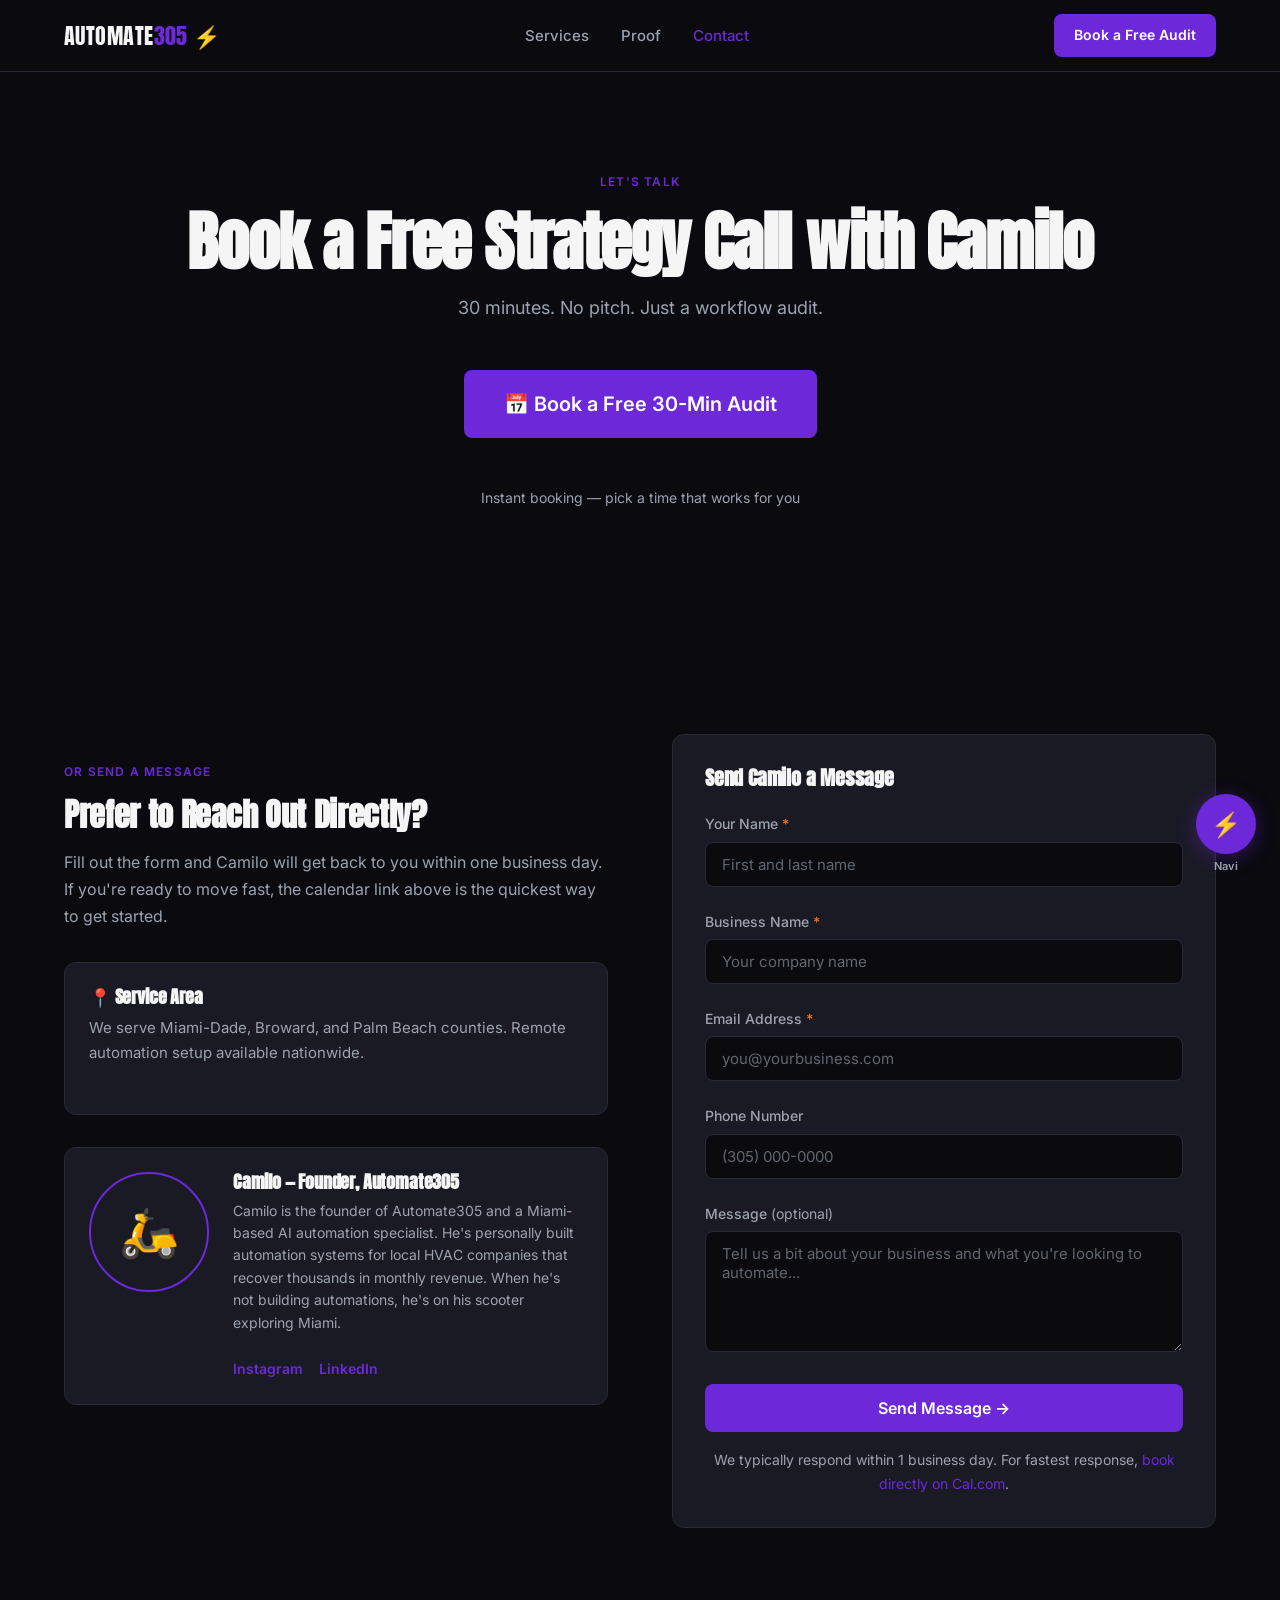
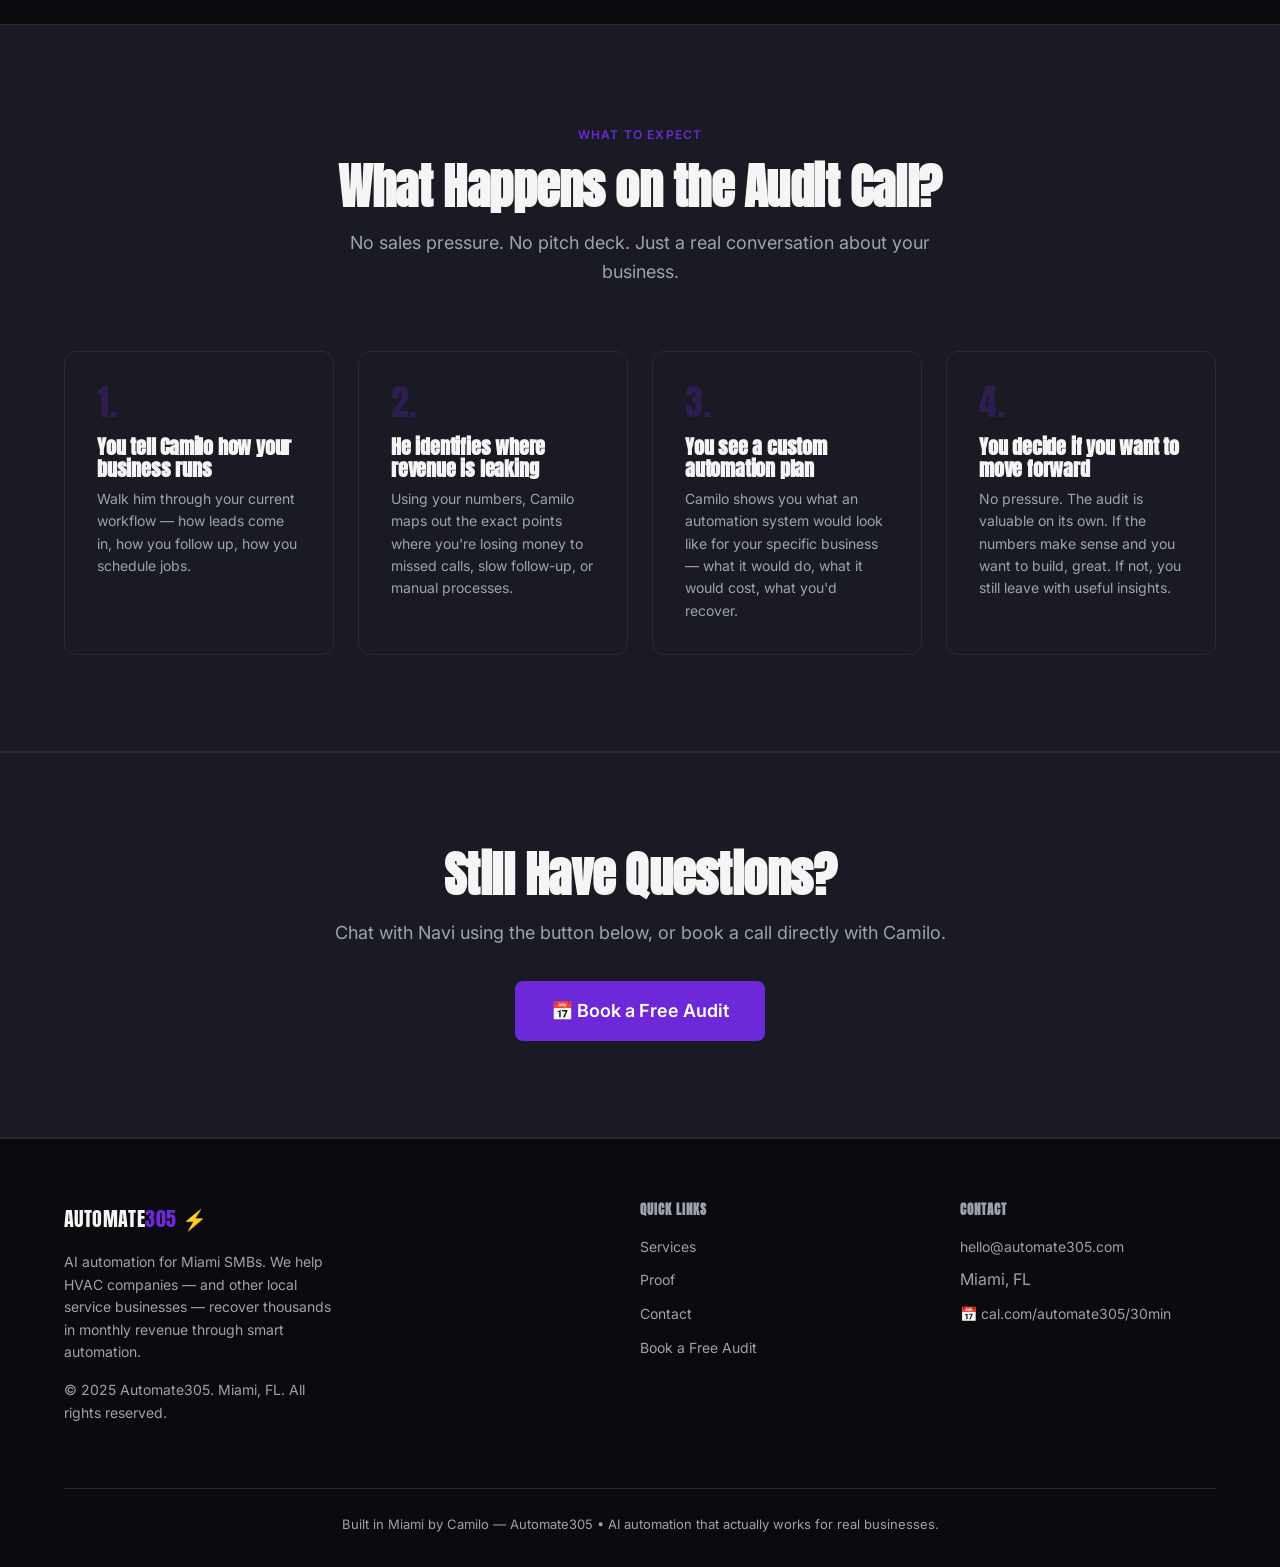
==== commit 83884fcc: "Fix duplicate nav CTA button and broken photo placeholder - Hide nav-links CTA li on desktop (nav-ct" ====
--- a/contact.html
+++ b/contact.html
@@ -128,10 +128,8 @@
 
           <!-- About Camilo -->
           <div class="about-camilo" style="margin-top: var(--space-lg);">
-            <img
-              src="assets/camilo-scooter.png"
-              alt="Camilo, founder of Automate305"
-            />
+            <!-- Replace with: <img src="assets/camilo-scooter.png" alt="Camilo, founder of Automate305" /> once photo is added -->
+            <div class="about-camilo-placeholder" aria-label="Camilo photo coming soon">🛵</div>
             <div class="about-camilo-text">
               <h4>Camilo — Founder, Automate305</h4>
               <p>
--- a/css/styles.css
+++ b/css/styles.css
@@ -242,6 +242,11 @@
   flex-shrink: 0;
 }
 
+/* Hide the CTA li inside nav-links on desktop — nav-cta handles it */
+.nav-links li:last-child {
+  display: none;
+}
+
 /* Hamburger button */
 .hamburger {
   display: none;
@@ -646,13 +651,32 @@
 }
 
 .camilo-img {
-  width: 120px;
-  height: 120px;
+  width: 200px;
+  height: 200px;
   border-radius: 50%;
   border: 3px solid var(--color-accent);
   object-fit: cover;
   margin: 0 auto var(--space-md);
   display: block;
+  background: var(--color-card-dark);
+  /* Hides broken alt-text when image is missing */
+  font-size: 0;
+  color: transparent;
+}
+
+/* Placeholder shown when photo hasn't been added yet */
+.camilo-img-placeholder {
+  width: 200px;
+  height: 200px;
+  border-radius: 50%;
+  border: 3px solid var(--color-accent);
+  background: var(--color-card-dark);
+  display: flex;
+  align-items: center;
+  justify-content: center;
+  margin: 0 auto var(--space-md);
+  font-size: 72px;
+  line-height: 1;
 }
 
 .camilo-quote {
@@ -771,13 +795,23 @@
   margin-top: var(--space-lg);
 }
 
-.about-camilo img {
-  width: 80px;
-  height: 80px;
+.about-camilo img,
+.about-camilo-placeholder {
+  width: 120px;
+  height: 120px;
   border-radius: 50%;
   border: 2px solid var(--color-accent);
   object-fit: cover;
   flex-shrink: 0;
+}
+
+.about-camilo-placeholder {
+  background: var(--color-card-dark);
+  display: flex;
+  align-items: center;
+  justify-content: center;
+  font-size: 48px;
+  line-height: 1;
 }
 
 .about-camilo-text h4 {
@@ -1338,11 +1372,20 @@
     display: none;
   }
 
-  /* Hide nav-cta in normal flow; show as part of mobile dropdown */
+  /* Mobile: show the CTA li inside the dropdown */
+  .nav-links li:last-child {
+    display: list-item;
+  }
+
   .nav-links .btn-primary {
     margin: var(--space-sm) var(--space-md);
     text-align: center;
     display: block;
+  }
+
+  /* Hide the standalone nav-cta on mobile */
+  .nav-cta {
+    display: none;
   }
 
   /* Hero */
@@ -1401,6 +1444,11 @@
     flex-direction: column;
     align-items: center;
     text-align: center;
+  }
+
+  .camilo-img {
+    width: 150px;
+    height: 150px;
   }
 
   .social-links {
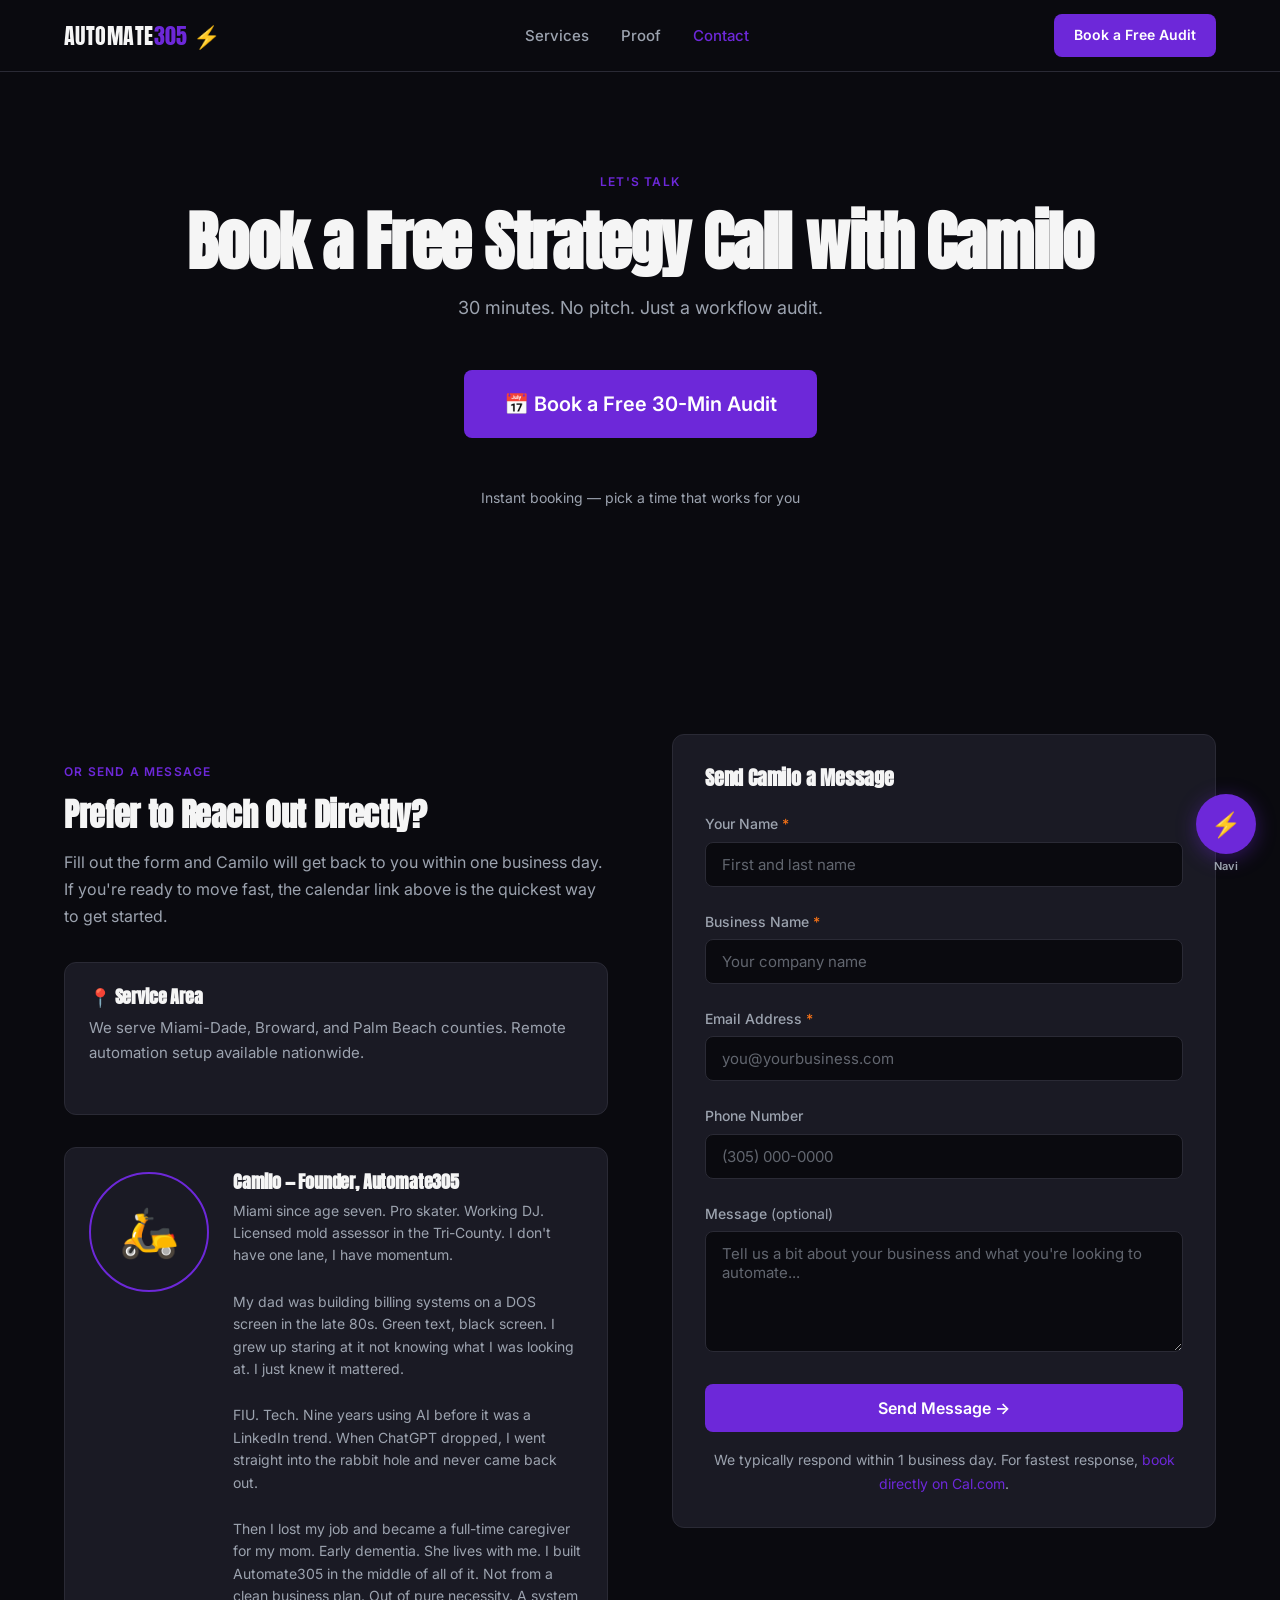
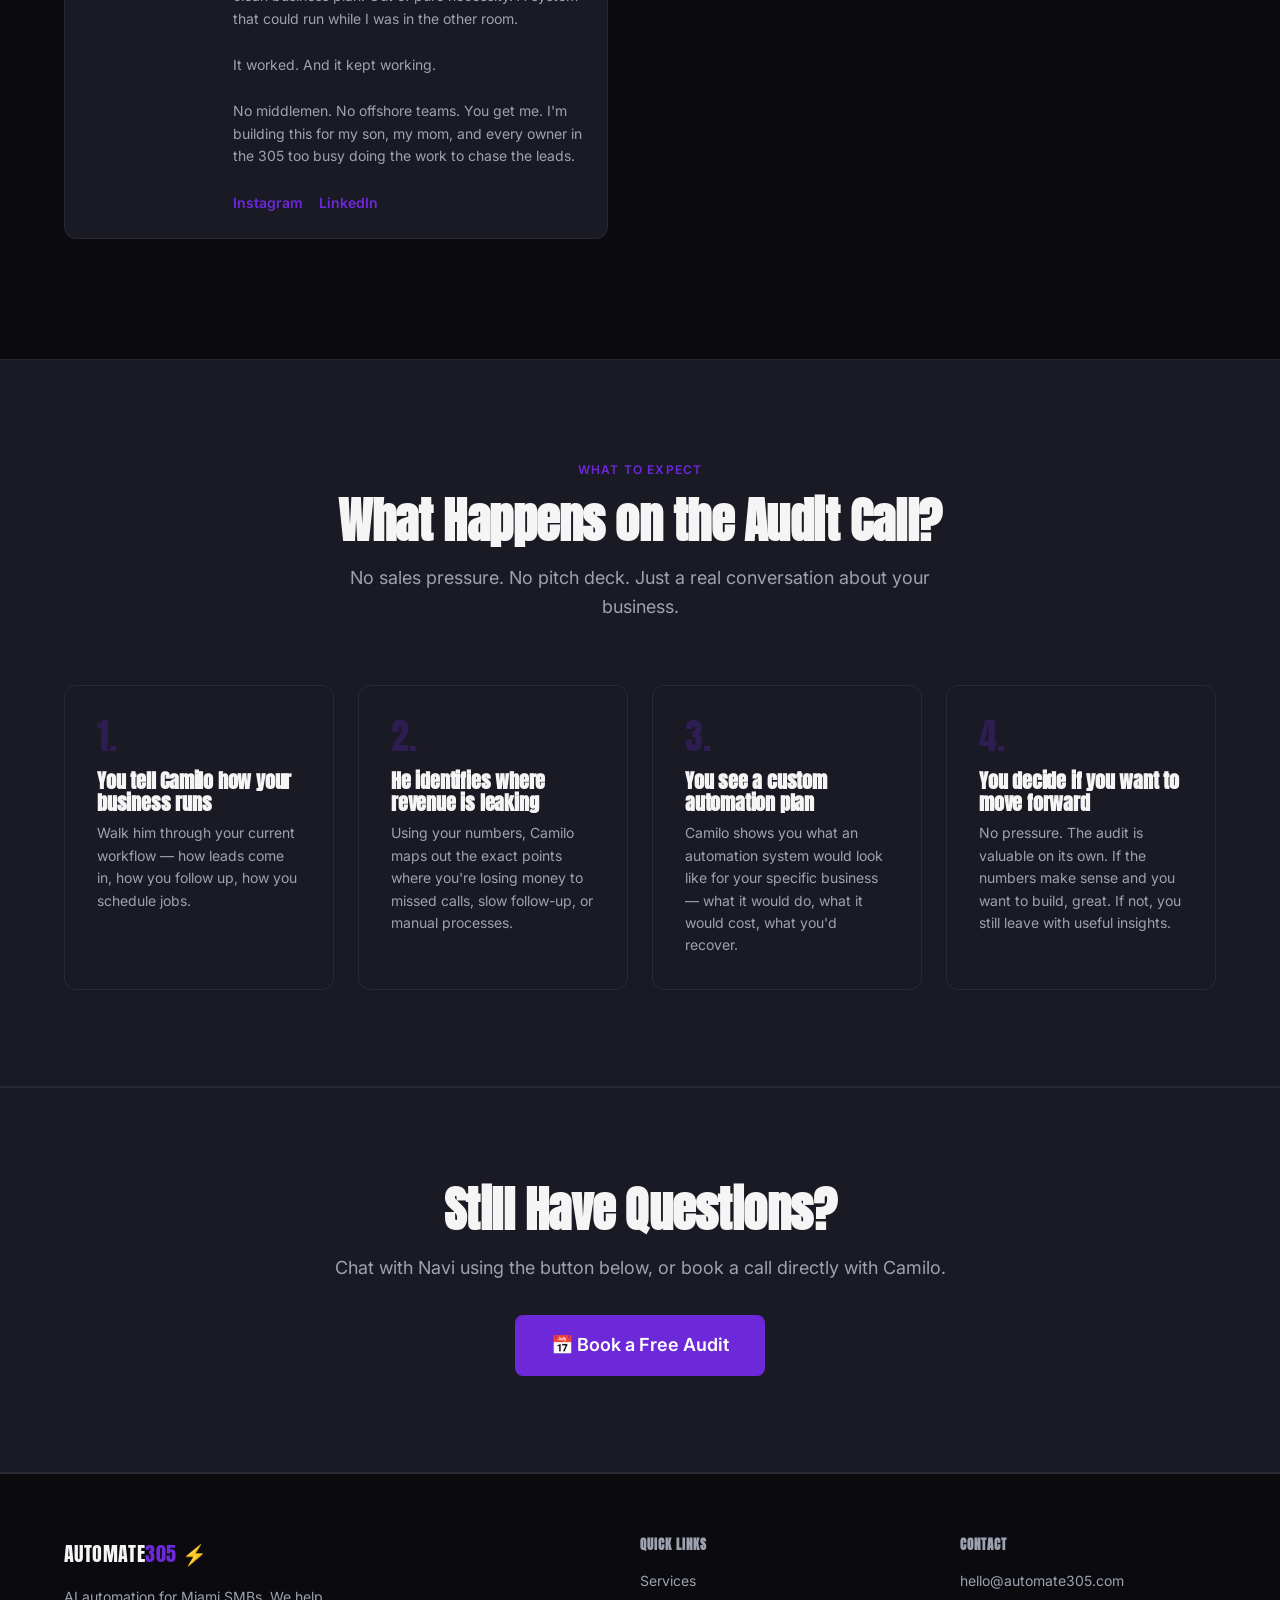
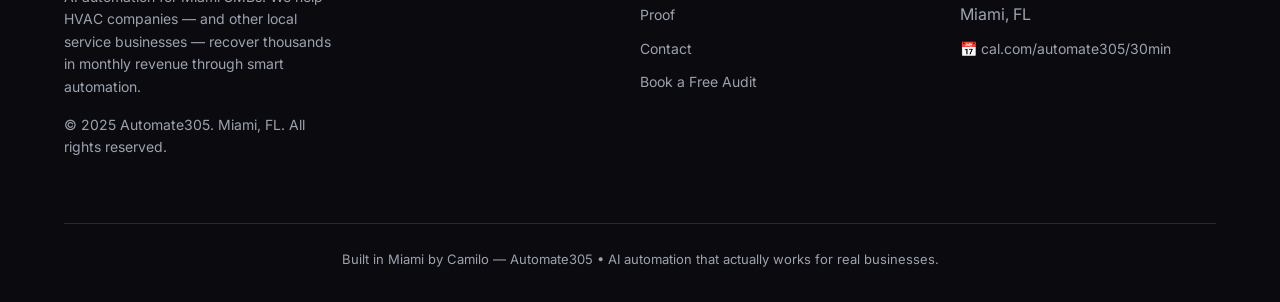
==== commit c2fd36a8: "Rewrite founder bio in authentic Cam-style voice Replaces the generic bio with a personal, punchy st" ====
--- a/contact.html
+++ b/contact.html
@@ -133,9 +133,22 @@
             <div class="about-camilo-text">
               <h4>Camilo — Founder, Automate305</h4>
               <p>
-                Camilo is the founder of Automate305 and a Miami-based AI automation specialist.
-                He's personally built automation systems for local HVAC companies that recover thousands in monthly revenue.
-                When he's not building automations, he's on his scooter exploring Miami.
+                Miami since age seven. Pro skater. Working DJ. Licensed mold assessor in the Tri-County. I don't have one lane, I have momentum.
+              </p>
+              <p style="margin-top: var(--space-xs);">
+                My dad was building billing systems on a DOS screen in the late 80s. Green text, black screen. I grew up staring at it not knowing what I was looking at. I just knew it mattered.
+              </p>
+              <p style="margin-top: var(--space-xs);">
+                FIU. Tech. Nine years using AI before it was a LinkedIn trend. When ChatGPT dropped, I went straight into the rabbit hole and never came back out.
+              </p>
+              <p style="margin-top: var(--space-xs);">
+                Then I lost my job and became a full-time caregiver for my mom. Early dementia. She lives with me. I built Automate305 in the middle of all of it. Not from a clean business plan. Out of pure necessity. A system that could run while I was in the other room.
+              </p>
+              <p style="margin-top: var(--space-xs);">
+                It worked. And it kept working.
+              </p>
+              <p style="margin-top: var(--space-xs);">
+                No middlemen. No offshore teams. You get me. I'm building this for my son, my mom, and every owner in the 305 too busy doing the work to chase the leads.
               </p>
               <div class="social-links">
                 <a href="#" aria-label="Follow Automate305 on Instagram">Instagram</a>
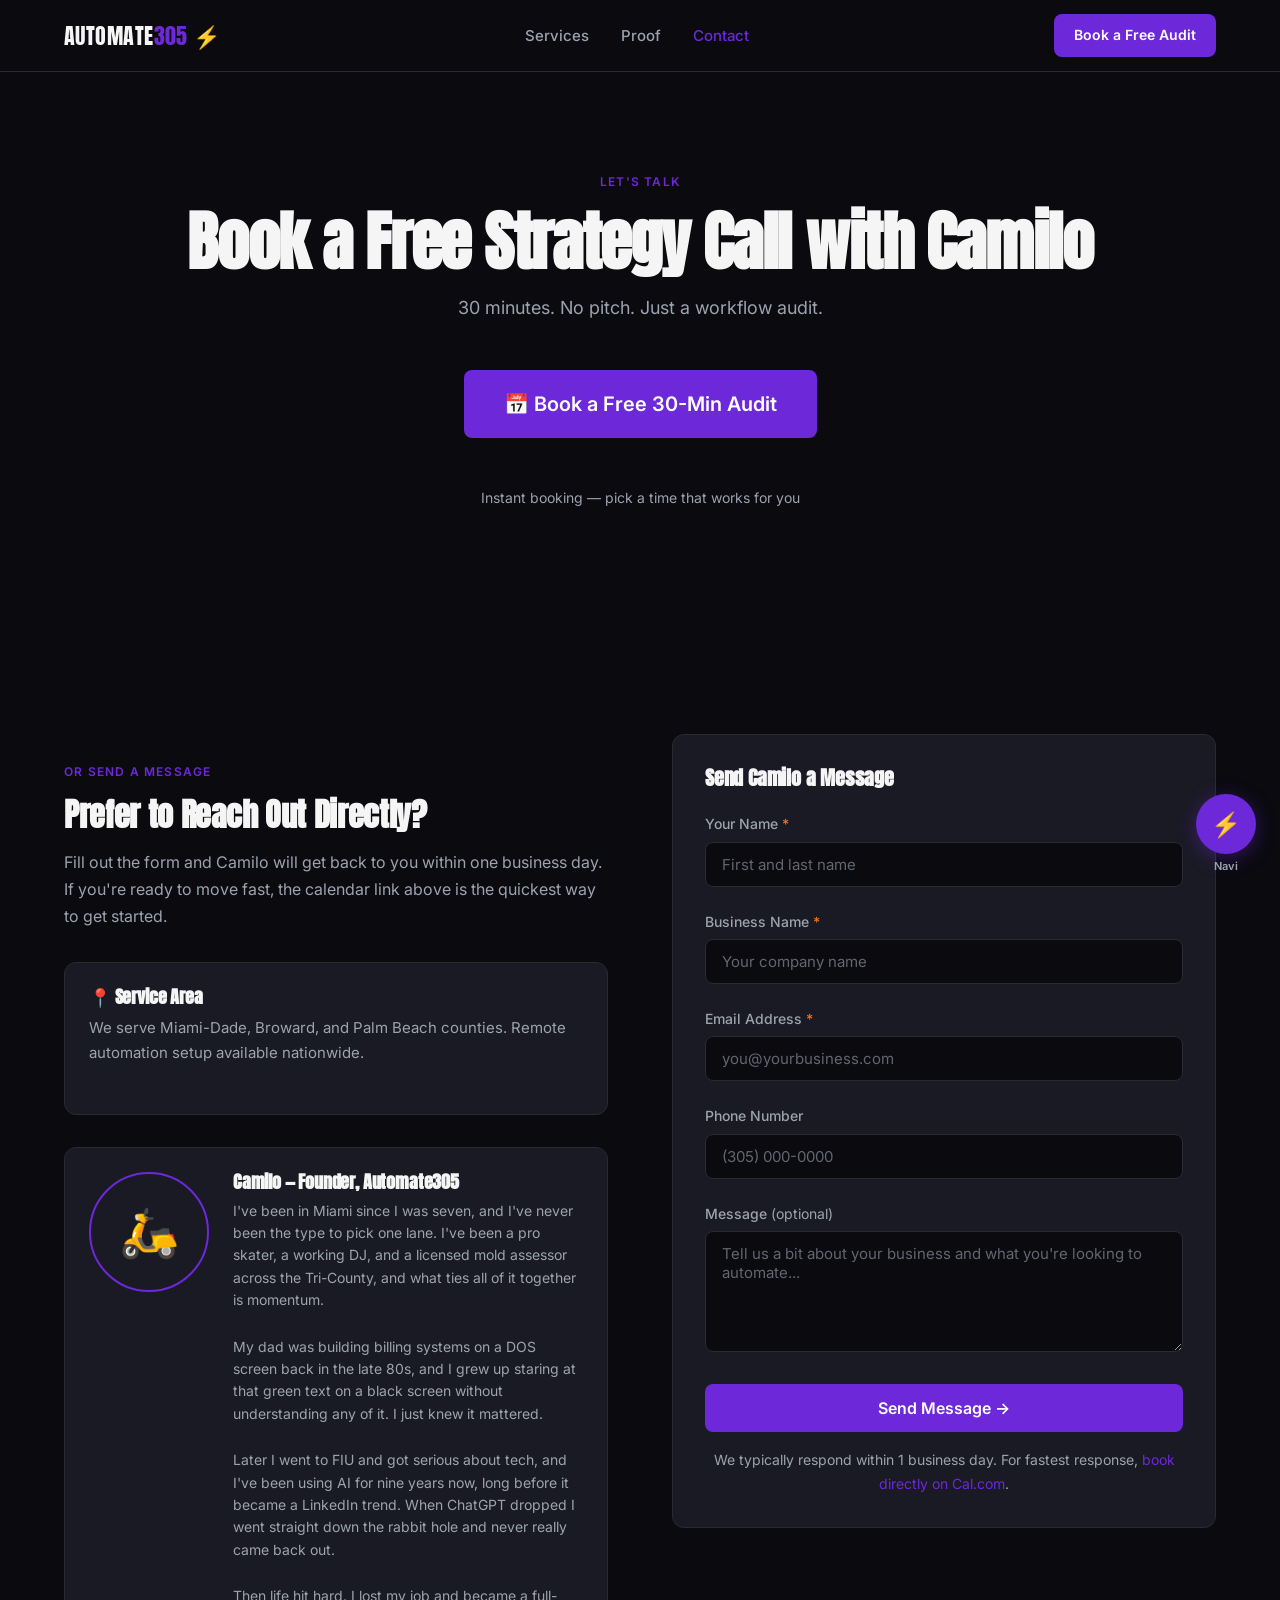
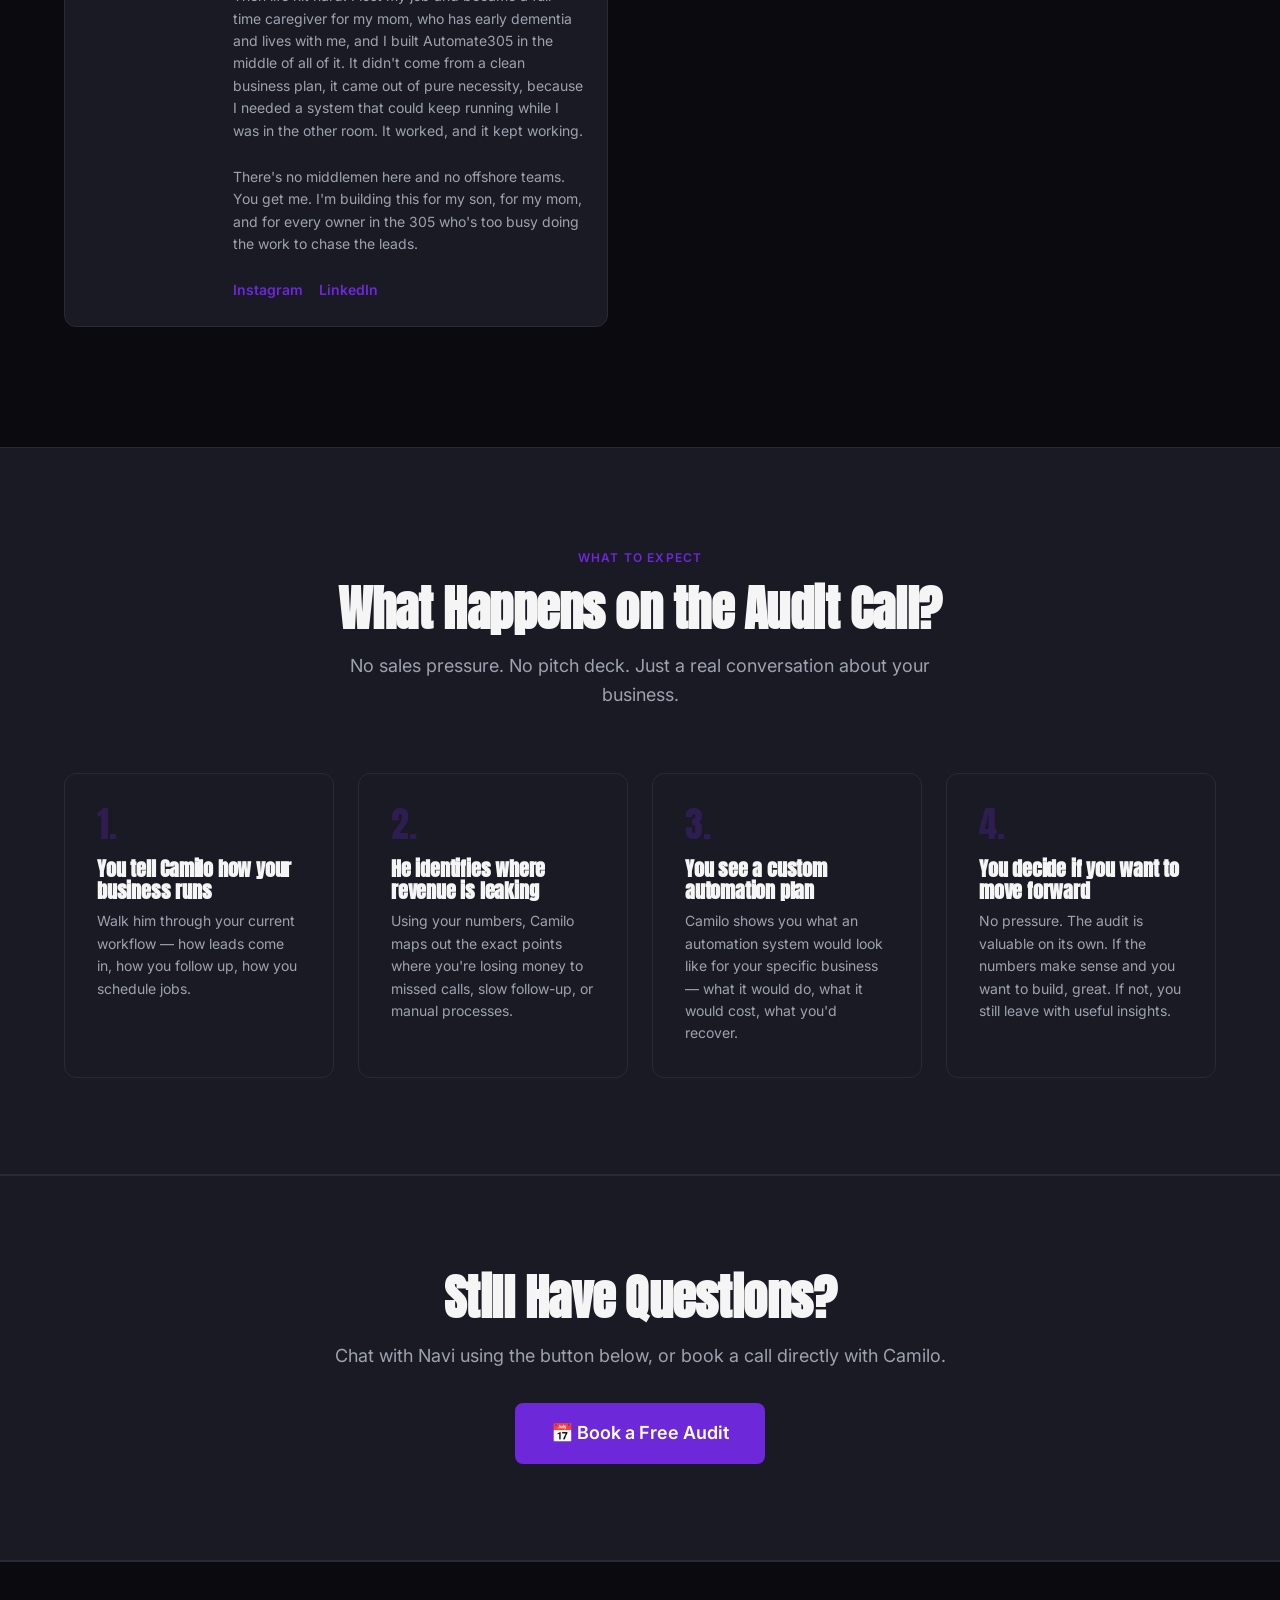
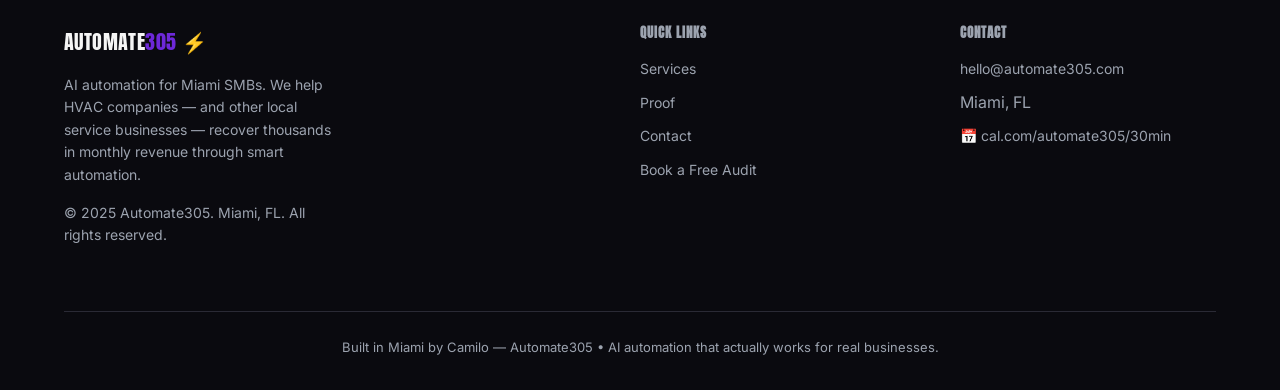
==== commit ddbc8b93: "Smooth out founder bio into flowing full sentences Marries the previously choppy staccato lines into" ====
--- a/contact.html
+++ b/contact.html
@@ -133,22 +133,19 @@
             <div class="about-camilo-text">
               <h4>Camilo — Founder, Automate305</h4>
               <p>
-                Miami since age seven. Pro skater. Working DJ. Licensed mold assessor in the Tri-County. I don't have one lane, I have momentum.
+                I've been in Miami since I was seven, and I've never been the type to pick one lane. I've been a pro skater, a working DJ, and a licensed mold assessor across the Tri-County, and what ties all of it together is momentum.
               </p>
               <p style="margin-top: var(--space-xs);">
-                My dad was building billing systems on a DOS screen in the late 80s. Green text, black screen. I grew up staring at it not knowing what I was looking at. I just knew it mattered.
+                My dad was building billing systems on a DOS screen back in the late 80s, and I grew up staring at that green text on a black screen without understanding any of it. I just knew it mattered.
               </p>
               <p style="margin-top: var(--space-xs);">
-                FIU. Tech. Nine years using AI before it was a LinkedIn trend. When ChatGPT dropped, I went straight into the rabbit hole and never came back out.
+                Later I went to FIU and got serious about tech, and I've been using AI for nine years now, long before it became a LinkedIn trend. When ChatGPT dropped I went straight down the rabbit hole and never really came back out.
               </p>
               <p style="margin-top: var(--space-xs);">
-                Then I lost my job and became a full-time caregiver for my mom. Early dementia. She lives with me. I built Automate305 in the middle of all of it. Not from a clean business plan. Out of pure necessity. A system that could run while I was in the other room.
+                Then life hit hard. I lost my job and became a full-time caregiver for my mom, who has early dementia and lives with me, and I built Automate305 in the middle of all of it. It didn't come from a clean business plan, it came out of pure necessity, because I needed a system that could keep running while I was in the other room. It worked, and it kept working.
               </p>
               <p style="margin-top: var(--space-xs);">
-                It worked. And it kept working.
-              </p>
-              <p style="margin-top: var(--space-xs);">
-                No middlemen. No offshore teams. You get me. I'm building this for my son, my mom, and every owner in the 305 too busy doing the work to chase the leads.
+                There's no middlemen here and no offshore teams. You get me. I'm building this for my son, for my mom, and for every owner in the 305 who's too busy doing the work to chase the leads.
               </p>
               <div class="social-links">
                 <a href="#" aria-label="Follow Automate305 on Instagram">Instagram</a>
--- a/css/styles.css
+++ b/css/styles.css
@@ -400,7 +400,7 @@
 }
 
 .hero-subheadline {
-  font-size: clamp(20px, 3vw, 28px);
+  font-size: clamp(22px, 3.36vw, 31px);
   font-family: var(--font-heading);
   color: var(--color-muted-dark);
   margin-bottom: var(--space-sm);
